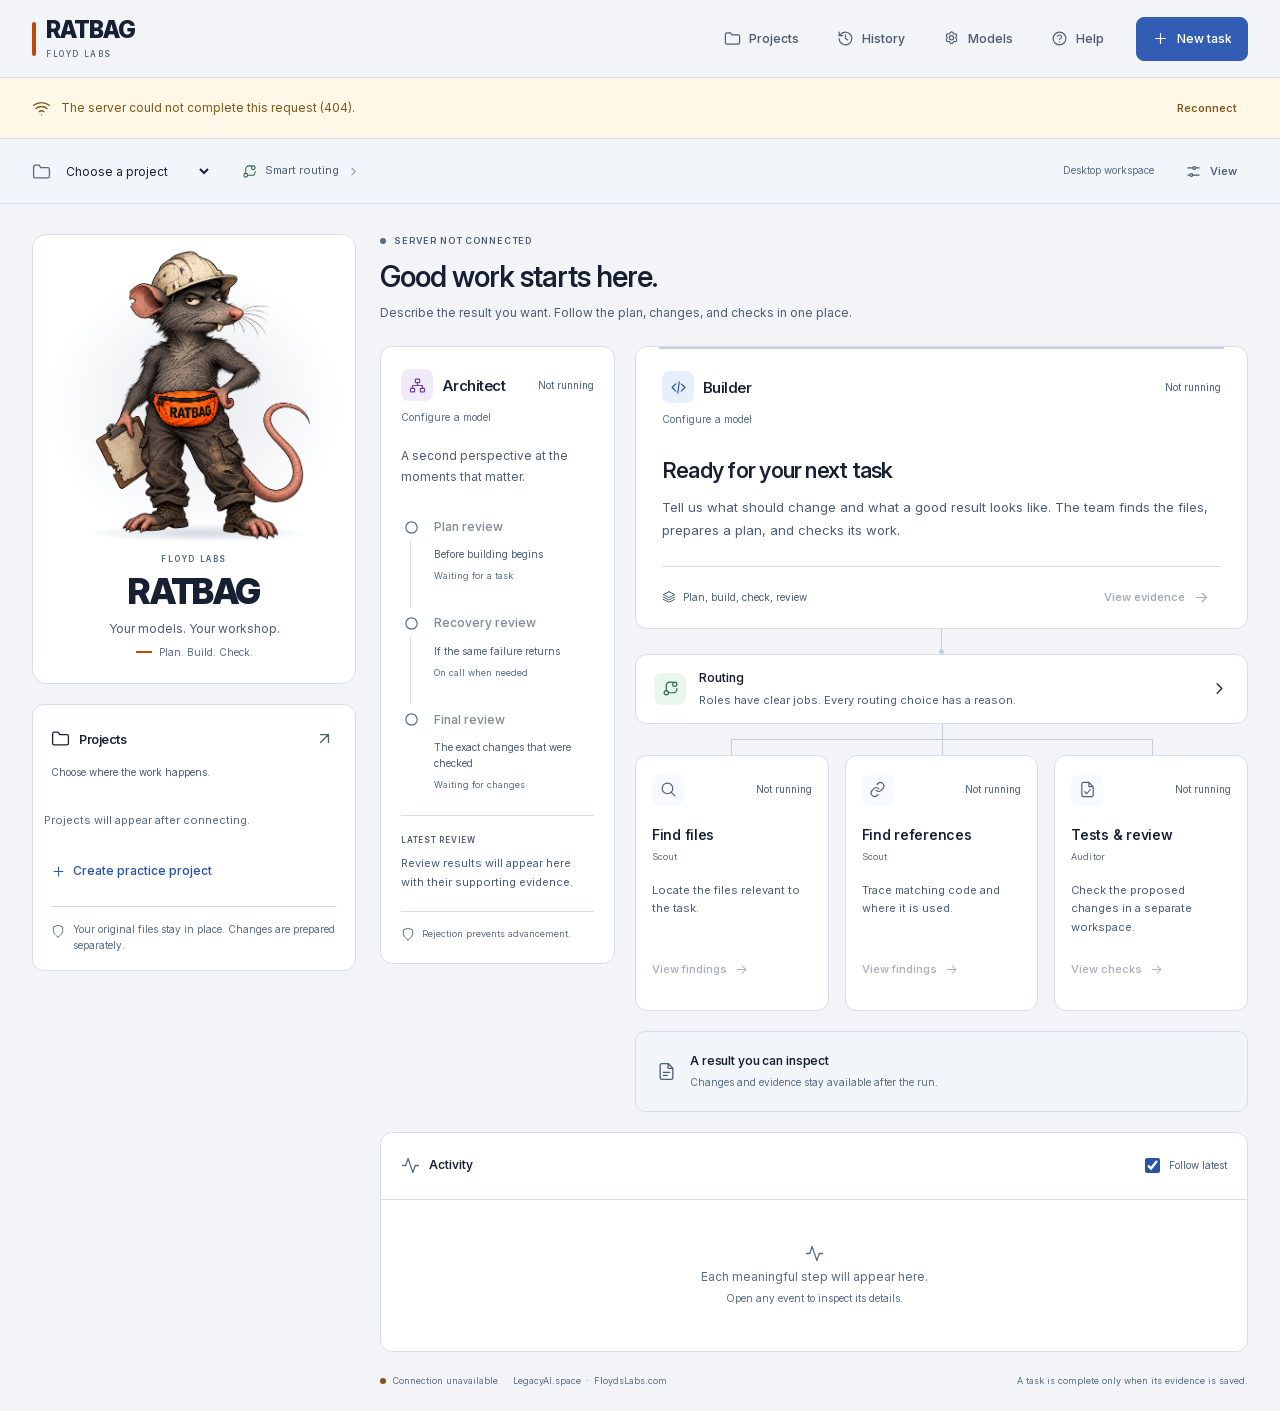
==== web/index.html @ 0b7bbf27 "feat: initial public release A local, patch-only coding workbench. The Architect plans, the Builder " ====
<!doctype html>
<html lang="en" data-theme="dark" data-layout="desktop">
<head>
  <meta charset="utf-8">
  <meta name="viewport" content="width=device-width, initial-scale=1, viewport-fit=cover">
  <meta name="color-scheme" content="dark light">
  <meta name="theme-color" content="#101318">
  <title>RATBAG · Floyd Labs</title>
  <link rel="preload" href="assets/InterVariable.woff2" as="font" type="font/woff2" crossorigin>
  <link rel="preload" href="assets/ratbag-mascot.png" as="image">
  <link rel="stylesheet" href="styles.css">
  <script src="app.js" defer></script>
</head>
<body>
  <a class="skip-link" href="#main">Skip to workspace</a>
  <header class="app-header">
    <a class="brand ratbag-wordmark" href="./" aria-label="RATBAG home"><span>RATBAG<small>FLOYD LABS</small></span></a>
    <nav class="header-actions" aria-label="Application">
      <button class="button quiet" id="projects-button"><span data-icon="folder"></span><span>Projects</span></button>
      <button class="button quiet" id="history-button"><span data-icon="history"></span><span>History</span></button>
      <button class="button quiet" id="settings-button"><span data-icon="settings"></span><span>Models</span></button>
      <button class="button quiet" id="help-button"><span data-icon="help"></span><span>Help</span></button>
      <button class="button primary" id="new-task-button"><span data-icon="plus"></span><span>New task</span></button>
    </nav>
    <button class="icon-button mobile-menu-trigger" data-action="menu" aria-label="Open app menu"><span data-icon="menu"></span></button>
  </header>

  <div id="connection-banner" class="connection-banner" role="status" hidden><span data-icon="connection"></span><span id="connection-message"></span><button class="button small quiet" id="connection-retry">Reconnect</button></div>

  <div class="workspace-toolbar" aria-label="Workspace preferences">
    <label class="project-switcher"><span data-icon="folder"></span><span class="sr-only">Selected project</span><select id="workspace-project"><option value="">Choose a project</option></select></label>
    <button class="routing-shortcut" data-action="routing"><span data-icon="route"></span><span id="routing-mode-label">Smart routing</span><span data-icon="chevron-right"></span></button>
    <div class="toolbar-spacer"></div>
    <span class="layout-caption" id="layout-caption">Desktop workspace</span>
    <button class="button small quiet" id="appearance-button"><span data-icon="sliders"></span><span>View</span></button>
  </div>

  <main id="main" tabindex="-1" class="workspace">
    <aside id="brand-rail" class="brand-rail" aria-label="RATBAG and projects">
      <section id="ratbag-brand" class="ratbag-brand" aria-labelledby="ratbag-name">
        <div class="ratbag-art"><img src="assets/ratbag-mascot.png" width="1254" height="1254" alt="RATBAG, a rat in a hard hat with an orange tool bag" decoding="async" fetchpriority="high"></div>
        <div class="ratbag-identity"><span class="ratbag-maker">FLOYD LABS</span><h2 id="ratbag-name">RATBAG</h2><p class="ratbag-tagline">Your models. Your workshop.</p><span class="ratbag-signature">Plan. Build. Check.</span></div>
      </section>
    </aside>
    <div class="workspace-content">
    <section id="setup-card" class="setup-card" aria-label="Getting started" hidden><span class="role-icon blue" data-icon="compass"></span><div><h2>Your work. Your models. Let's get connected.</h2><p id="setup-card-description">Pick a project, connect your accounts, and let the walkthrough handle the rest.</p></div><button class="button secondary" data-action="setup">Continue setup<span data-icon="arrow-right"></span></button></section>
    <section class="task-heading" aria-labelledby="task-title">
      <div class="task-heading-copy"><div class="eyebrow"><span class="status-dot" id="run-status-dot"></span><span id="run-status-label">Getting connected</span><span id="run-short-id" class="mono muted"></span></div><h1 id="task-title">Good work starts here.</h1><p id="task-description" class="muted">Describe the result you want. Follow the plan, changes, and checks in one place.</p><div id="run-metadata" class="run-metadata" hidden></div></div>
      <div id="desktop-controls"><div class="task-controls" id="task-controls" hidden><button class="button secondary" id="revise-button" hidden><span data-icon="code"></span><span>Revise task</span></button><button class="button secondary" id="pause-button"><span data-icon="pause"></span><span>Pause</span></button><button class="button secondary" id="resume-button" hidden><span data-icon="play"></span><span>Resume</span></button><button class="button quiet" id="cancel-button"><span data-icon="stop"></span><span>Stop</span></button></div></div>
    </section>
    <section id="next-action" class="notice" aria-label="Next action" hidden><span data-icon="info"></span><p></p></section>

    <div id="layout-host" class="layout-host">
      <aside id="project-card" class="card project-card" aria-labelledby="project-card-title"><div class="card-heading"><div class="role-heading"><span data-icon="folder"></span><h2 id="project-card-title">Projects</h2></div><button class="icon-button" data-action="projects" aria-label="Open all projects"><span data-icon="arrow-up-right"></span></button></div><p class="panel-caption">Choose where the work happens.</p><div id="project-short-list" class="project-short-list"><p class="empty-copy">Projects will appear after connecting.</p></div><button class="text-button" data-action="sample"><span data-icon="plus"></span>Create practice project</button><div class="project-card-footer"><span data-icon="shield"></span><span>Your original files stay in place. Changes are prepared separately.</span></div></aside>
      <aside id="architect-card" class="card architect-card" aria-labelledby="architect-title">
        <div class="card-heading"><div class="role-heading"><span class="role-icon violet" data-icon="architecture"></span><h2 id="architect-title">Architect</h2></div><span class="state-label" id="architect-state">Not running</span></div><p class="model-name" id="architect-model">Configure a model</p><p class="architect-description">A second perspective at the moments that matter.</p>
        <ol class="review-checkpoints"><li id="checkpoint-plan"><span class="checkpoint-mark" data-icon="circle"></span><div><button class="text-button" data-review="plan" disabled>Plan review</button><p>Before building begins</p><span class="checkpoint-result">Waiting for a task</span></div></li><li id="checkpoint-recovery"><span class="checkpoint-mark" data-icon="circle"></span><div><button class="text-button" id="recovery-review-button" disabled>Recovery review</button><p>If the same failure returns</p><span class="checkpoint-result">On call when needed</span></div></li><li id="checkpoint-final"><span class="checkpoint-mark" data-icon="circle"></span><div><button class="text-button" data-review="final" disabled>Final review</button><p>The exact changes that were checked</p><span class="checkpoint-result">Waiting for changes</span></div></li></ol>
        <div class="architect-note"><span class="eyebrow">LATEST REVIEW</span><p id="architect-message">Review results will appear here with their supporting evidence.</p></div><div class="architect-footer"><span data-icon="shield"></span><span>Rejection prevents advancement.</span></div>
      </aside>
      <article class="card lead-card" id="lead-card"><div class="card-heading"><div class="role-heading"><span class="role-icon blue" data-icon="code"></span><h2>Builder</h2></div><span id="lead-state" class="state-label">Not running</span></div><p class="model-name" id="lead-model">Configure a model</p><h3 id="lead-action">Ready for your next task</h3><p id="lead-message" class="muted">Tell us what should change and what a good result looks like. The team finds the files, prepares a plan, and checks its work.</p><div class="lead-bottom"><span class="stage-label" id="current-stage"><span data-icon="layers"></span><span>Plan, build, check, review</span></span><button class="button small quiet" id="view-evidence-button" disabled>View evidence<span data-icon="arrow-right"></span></button></div></article>
      <div id="routing-group" class="routing-group"><div class="flow-connector" aria-hidden="true"><span></span></div><button class="card routing-card" id="routing-button" aria-label="Open smart routing"><span class="role-icon green" data-icon="route"></span><span class="routing-copy"><strong>Routing</strong><span id="routing-message">Roles have clear jobs. Every routing choice has a reason.</span></span><span class="routing-meta" id="routing-meta"></span><span data-icon="chevron-right"></span></button><div class="worker-connectors" aria-hidden="true"><i></i><i></i><i></i></div></div>
      <section id="workers" class="workers" aria-label="Workers"><article class="card worker-card" id="worker-search"><div class="card-heading"><span class="role-icon" data-icon="search"></span><span class="state-label">Not running</span></div><h3>Find files</h3><p class="model-name">Scout</p><p class="worker-message">Locate the files relevant to the task.</p><button class="text-button worker-details" data-worker="search" disabled>View findings<span data-icon="arrow-right"></span></button></article><article class="card worker-card" id="worker-grep"><div class="card-heading"><span class="role-icon" data-icon="references"></span><span class="state-label">Not running</span></div><h3>Find references</h3><p class="model-name">Scout</p><p class="worker-message">Trace matching code and where it is used.</p><button class="text-button worker-details" data-worker="grep" disabled>View findings<span data-icon="arrow-right"></span></button></article><article class="card worker-card" id="worker-audit"><div class="card-heading"><span class="role-icon" data-icon="check-file"></span><span class="state-label">Not running</span></div><h3>Tests &amp; review</h3><p class="model-name">Auditor</p><p class="worker-message">Check the proposed changes in a separate workspace.</p><button class="text-button worker-details" data-worker="audit" disabled>View checks<span data-icon="arrow-right"></span></button></article></section>
      <section class="outcome-card" id="outcome-card" aria-label="Task result"><span class="outcome-icon" data-icon="file"></span><div><h3 id="outcome-title">A result you can inspect</h3><p id="outcome-description">Changes and evidence stay available after the run.</p></div><button class="button secondary" id="download-patch-button" hidden><span data-icon="download"></span><span>Download patch</span></button></section>
      <section id="activity-card" class="card activity-card" aria-labelledby="activity-title"><div class="activity-header"><div class="role-heading"><span data-icon="activity"></span><h2 id="activity-title">Activity</h2><span id="event-count" class="muted"></span></div><div class="activity-actions"><button class="button small quiet" id="earlier-events" hidden>Show earlier</button><label class="follow-label"><input type="checkbox" id="follow-latest" checked>Follow latest</label></div></div><div id="activity-list" class="activity-list"><div class="activity-empty"><span data-icon="activity"></span><p>Each meaningful step will appear here.</p><span>Open any event to inspect its details.</span></div></div></section>
      <section id="inspection-card" class="card inspection-card" aria-labelledby="inspection-title"><div class="card-heading"><div class="role-heading"><span data-icon="check-file"></span><h2 id="inspection-title">Review desk</h2></div><button class="icon-button" data-action="evidence" aria-label="Open all saved evidence"><span data-icon="arrow-up-right"></span></button></div><p id="inspection-summary" class="panel-caption">The receipts stay with the work.</p><div id="inspection-checks" class="inspection-checks"></div><div id="inspection-files" class="inspection-files"></div><button class="button secondary full-width" data-action="evidence">Open saved evidence<span data-icon="arrow-right"></span></button></section>
      <section id="more-card" class="card more-card" aria-labelledby="more-title"><div class="card-heading"><h2 id="more-title">Your workspace</h2><span class="brand-tag">FLOYD LABS</span></div><div class="app-menu-grid"><button data-action="new" class="menu-item"><span data-icon="plus"></span><span>New task<small>Tell the team what to build</small></span><span data-icon="chevron-right"></span></button><button data-action="projects" class="menu-item"><span data-icon="folder"></span><span>Projects<small>Pick a project or try a practice task</small></span><span data-icon="chevron-right"></span></button><button data-action="history" class="menu-item"><span data-icon="history"></span><span>History<small>Reopen any saved run</small></span><span data-icon="chevron-right"></span></button><button data-action="models" class="menu-item"><span data-icon="settings"></span><span>Models<small>Accounts, smart routing, and custom choices</small></span><span data-icon="chevron-right"></span></button><button data-action="appearance" class="menu-item"><span data-icon="sliders"></span><span>View<small>Themes and screen layouts</small></span><span data-icon="chevron-right"></span></button><button data-action="help" class="menu-item"><span data-icon="help"></span><span>Help<small>QuickStart, user manual, and guided setup</small></span><span data-icon="chevron-right"></span></button></div></section>
    </div>
    <div id="component-parking" hidden></div>
    <footer class="workspace-footer"><span><span class="connection-dot" id="footer-dot"></span><span id="server-status">Connecting to RATBAG</span><span class="footer-links"><a href="https://www.legacyai.space/" target="_blank" rel="noopener noreferrer">LegacyAI.space</a><span aria-hidden="true">·</span><a href="https://www.floydslabs.com/" target="_blank" rel="noopener noreferrer">FloydsLabs.com</a></span></span><span id="footer-detail">A task is complete only when its evidence is saved.</span><span class="garage-line">Built in the garage. Ready for your work.</span></footer>
    </div>
  </main>
  <div id="phone-dock" class="phone-dock" hidden><div id="phone-actions"><button class="button primary" id="phone-new-task" data-action="new"><span data-icon="plus"></span>New task</button></div><nav class="phone-tabs" aria-label="Phone workspace"><button data-phone-tab="work" aria-current="page"><span data-icon="code"></span><span>Work</span></button><button data-phone-tab="team"><span data-icon="architecture"></span><span>Team</span></button><button data-phone-tab="activity"><span data-icon="activity"></span><span>Activity</span></button><button data-phone-tab="more"><span data-icon="menu"></span><span>More</span></button></nav></div>
  <div id="announcement" class="sr-only" role="status" aria-live="polite" aria-atomic="true"></div><div id="toast" class="toast" role="status" hidden></div>

  <dialog id="task-dialog" class="modal task-modal" aria-labelledby="task-dialog-title"><div class="dialog-header"><div><span class="eyebrow">NEW RUN</span><h2 id="task-dialog-title">What should we work on?</h2></div><button class="icon-button" data-close="task-dialog" aria-label="Close new task"><span data-icon="close"></span></button></div><form id="task-form"><div class="dialog-body form-stack"><p id="task-revision-note" class="notice-copy" hidden></p><label class="field">Project<select name="project_id" id="task-project" required><option value="">Choose a project</option></select><span class="field-help" id="task-project-help">Choose a project on the server. Your phone does not need a local copy.</span></label><div id="task-custom-path" hidden><label class="field">Project folder<input name="repo_path" autocomplete="off" spellcheck="false" placeholder="/path/to/your/project"><span class="field-help">Use the full folder path on the server running RATBAG.</span></label></div><label class="field">Starting point<select name="task_template" id="task-template"><option value="custom">Write my own task</option><option value="fix">Fix a problem</option><option value="feature">Add a feature</option><option value="tests">Improve the checks</option><option value="clarity">Make something easier to use</option></select><span class="field-help">Optional prompts to help you describe the result.</span></label><label class="field">Task<textarea name="task" rows="4" required maxlength="12000" placeholder="What should change? How will you know it works?"></textarea></label><label class="field">Checks<select name="test_choice" id="task-checks"><option value="">Choose a project first</option></select><span class="field-help" id="task-check-help">RATBAG reads the project's settings and offers its available checks.</span></label><div id="task-custom-check" hidden><label class="field">Custom check command<input name="test_command" autocomplete="off" spellcheck="false" placeholder="For example: python3 -m unittest discover"><span class="field-help">Enter one existing command. Chaining and installing tools are not supported here.</span></label></div><label class="field">Model routing<select name="routing_mode" id="task-routing"><option value="smart">Smart — recommended team</option><option value="manual">Manual — keep my role settings</option></select><span class="field-help" id="task-routing-help">The Architect reviews, the Builder writes, Scouts find files, and the Auditor checks the result.</span></label><details class="advanced-options"><summary>Advanced options</summary><div class="form-stack"><label class="field">Search term <span class="optional">optional</span><input name="symbol" maxlength="300" autocomplete="off" spellcheck="false" placeholder="A function or term related to the change"></label><div class="three-fields"><label class="field">Build attempts<input name="max_attempts" type="number" value="3" min="1" max="5" required><span class="field-help">Maximum patch attempts.</span></label><label class="field">Model requests<input name="max_model_calls" type="number" value="24" min="8" max="60" required><span class="field-help">Stops at this request limit.</span></label><label class="field">Check timeout, seconds<input name="test_timeout" type="number" value="120" min="10" max="600" required><span class="field-help">Time allowed per check.</span></label></div></div></details><div id="task-readiness" class="inline-readiness"></div><div id="task-form-error" class="form-error" role="alert" hidden></div></div><div class="dialog-footer"><p class="field-help">Start task sends requests to your model accounts and may use credits.</p><button class="button primary" type="submit"><span data-icon="play"></span><span>Start task</span></button></div></form></dialog>

  <dialog id="settings-dialog" class="modal settings-modal" aria-labelledby="settings-dialog-title"><div class="dialog-header"><div><span class="eyebrow">YOUR MODELS</span><h2 id="settings-dialog-title">A team that works your way.</h2></div><button class="icon-button" data-close="settings-dialog" aria-label="Close models"><span data-icon="close"></span></button></div><nav class="section-tabs" aria-label="Model settings"><button data-settings-tab="accounts" aria-current="page">Accounts</button><button data-settings-tab="routing">Routing</button><button data-settings-tab="advanced">Advanced</button></nav><div class="dialog-body"><div id="settings-accounts" data-settings-panel="accounts"><p class="settings-intro">Connect three accounts once. Your GLM key serves both reviewers. Keys entered here stay in server memory.</p><div id="account-fields" class="account-fields"></div><div class="account-actions"><button class="button secondary" id="check-accounts-button">Check connections</button><button class="button primary" id="save-accounts-button">Save accounts</button></div><p class="field-help">Saving sends no model request. Checking connections sends small requests and may use credits.</p><div id="account-feedback" class="provider-feedback" role="status"></div></div><div id="settings-routing" data-settings-panel="routing" hidden><p class="settings-intro">Choose the team without memorizing model names. Every role has a clear job.</p><label class="field">Routing mode<select id="routing-select"><option value="smart">Smart — recommended team</option><option value="manual">Manual — keep my role settings</option></select></label><div id="routing-assignments" class="routing-assignments"></div><p class="field-help">Smart selects the recommended role settings. It does not compare live prices, invent confidence scores, or send test requests.</p><div class="account-actions"><button class="button primary" id="apply-routing-button">Save routing</button></div><div id="routing-feedback" class="provider-feedback" role="status"></div></div><div id="settings-advanced" data-settings-panel="advanced" hidden><p class="settings-intro">Choose a listed model for each role or open its custom settings. GLM stays on the requested Z.ai Coding endpoint.</p><div id="provider-list"></div></div><p id="settings-error" class="form-error" role="alert" hidden></p></div><div class="dialog-footer"><p class="field-help" id="model-settings-note">Your run history and saved evidence stay available.</p><button class="button secondary" data-close="settings-dialog">Done</button></div></dialog>

  <dialog id="projects-dialog" class="modal projects-modal" aria-labelledby="projects-title"><div class="dialog-header"><div><span class="eyebrow">YOUR WORK</span><h2 id="projects-title">Choose a project</h2></div><button class="icon-button" data-close="projects-dialog" aria-label="Close projects"><span data-icon="close"></span></button></div><div class="dialog-body form-stack"><p class="muted">These projects live on the server. Work from your phone, tablet, or desktop.</p><label class="field">Find a project<input id="project-search" type="search" placeholder="Search by name or folder" autocomplete="off"></label><div id="project-list"></div><div class="sample-callout"><span data-icon="compass"></span><div><h3>First time here?</h3><p>Create a small practice project and run a real task without touching your existing work.</p></div><button class="button secondary" data-action="sample">Create practice project</button></div><details class="advanced-options"><summary>My project is not listed</summary><p class="field-help" id="project-roots-note">Use the full server folder path in a new task.</p><button class="text-button" id="custom-project-button">Use a folder path<span data-icon="arrow-right"></span></button></details><p id="projects-error" class="form-error" role="alert" hidden></p></div><div class="dialog-footer"><p class="field-help">Creating a practice project makes real files. It sends no model request.</p><button class="button secondary" id="refresh-projects-button"><span data-icon="refresh"></span>Refresh projects</button></div></dialog>

  <dialog id="history-dialog" class="modal history-modal" aria-labelledby="history-dialog-title"><div class="dialog-header"><div><span class="eyebrow">YOUR WORK</span><h2 id="history-dialog-title">Run history</h2></div><button class="icon-button" data-close="history-dialog" aria-label="Close run history"><span data-icon="close"></span></button></div><div class="dialog-body"><div id="history-list"></div></div></dialog>

  <dialog id="appearance-dialog" class="modal appearance-modal" aria-labelledby="appearance-title"><div class="dialog-header"><div><span class="eyebrow">MAKE ROOM FOR YOUR WORK</span><h2 id="appearance-title">Your screen. Your setup.</h2></div><button class="icon-button" data-close="appearance-dialog" aria-label="Close view settings"><span data-icon="close"></span></button></div><div class="dialog-body form-stack"><label class="field">Theme<select id="theme-select"><option value="system">System — follows your device</option><option value="dark">Dark</option><option value="light">Light</option><option value="contrast">High contrast</option></select><span class="field-help">Saved on this browser. Changes take effect immediately.</span></label><label class="field">Workspace layout<select id="layout-select"><option value="auto">Automatic — fits this device</option><option value="phone">iPhone — focused tabs</option><option value="tablet">iPad — touch workspace</option><option value="desktop">Desktop — team overview</option><option value="wide">Widescreen — work and review</option><option value="ultrawide">Ultrawide — permanent evidence desk</option></select><span class="field-help" id="layout-description">Each layout arranges the work and navigation for its screen.</span></label><div id="layout-preview" class="layout-preview" aria-hidden="true"></div><p class="field-help">Automatic reacts to screen size and orientation. Manual layouts keep their navigation; crowded lanes stack so every control remains reachable. Motion follows your device's reduced-motion setting.</p></div><div class="dialog-footer"><p class="field-help">Only appearance choices are saved in this browser.</p><button class="button primary" data-close="appearance-dialog">Done</button></div></dialog>

  <dialog id="help-dialog" class="modal help-modal" aria-labelledby="help-title"><div class="dialog-header"><div><span class="eyebrow">LESS GUESSWORK. MORE BUILDING.</span><h2 id="help-title">The owner's handbook.</h2></div><button class="icon-button" data-close="help-dialog" aria-label="Close help"><span data-icon="close"></span></button></div><div class="dialog-body"><div class="help-links"><a class="help-link" href="help/quickstart.html" target="_blank" rel="noopener"><span class="role-icon blue" data-icon="compass"></span><span><strong>QuickStart</strong><small>Your first task, one step at a time. Opens in a new tab.</small></span><span data-icon="arrow-up-right"></span></a><a class="help-link" href="help/manual.html" target="_blank" rel="noopener"><span class="role-icon violet" data-icon="book"></span><span><strong>User manual</strong><small>Every button, setting, and recovery step. Opens in a new tab.</small></span><span data-icon="arrow-up-right"></span></a><button class="help-link" data-action="setup"><span class="role-icon green" data-icon="play"></span><span><strong>Run guided setup</strong><small>Pick a project, connect accounts, and choose the team.</small></span><span data-icon="chevron-right"></span></button></div><div class="help-basics"><h3>Four things to know</h3><p><strong>New task</strong> prepares changes in a separate workspace. Your original files stay in place.</p><p><strong>Pause</strong> finishes the current safe step, then waits. <strong>Stop</strong> ends active work and keeps the evidence.</p><p><strong>Ready for review</strong> means the required checks and reviews passed. You can download the patch and inspect how it was checked.</p><p><strong>Revise task</strong> starts a new run with changed instructions. Earlier attempts remain in History.</p></div></div><div class="dialog-footer"><p class="field-help">Built in the garage. Documentation included.</p><button class="button secondary" data-close="help-dialog">Back to work</button></div></dialog>

  <dialog id="onboarding-dialog" class="modal onboarding-modal" aria-labelledby="onboarding-title"><div class="dialog-header"><div><span class="eyebrow" id="onboarding-eyebrow">WELCOME TO RATBAG</span><h2 id="onboarding-title">Let's make the tools work for you.</h2></div><button class="icon-button" data-close="onboarding-dialog" aria-label="Close guided setup"><span data-icon="close"></span></button></div><ol id="onboarding-steps" class="onboarding-steps" aria-label="Setup steps"><li data-step-label="0">Welcome</li><li data-step-label="1">Project</li><li data-step-label="2">Accounts</li><li data-step-label="3">Routing</li><li data-step-label="4">Ready</li></ol><div class="dialog-body"><section data-setup-step="0"><div class="ratbag-welcome"><div class="ratbag-art"><img src="assets/ratbag-mascot.png" width="1254" height="1254" alt="" decoding="async" loading="lazy"></div><div><span class="ratbag-maker">MEET YOUR WORKSHOP</span><h3>You bring the idea.<br>The team brings the checks.</h3><p class="onboarding-copy">Choose a project, connect your model accounts, and describe what should change. RATBAG keeps the plan, changes, and receipts together.</p></div></div><div class="welcome-features"><div><span data-icon="folder"></span><strong>Keep your place</strong><p>Work happens in a separate copy of your project.</p></div><div><span data-icon="route"></span><strong>Pick a ready team</strong><p>Smart routing fills the model roles for you.</p></div><div><span data-icon="check-file"></span><strong>See what passed</strong><p>Review the saved checks and download your changes.</p></div></div><p class="field-help">Setup sends no model requests unless you choose Check connections. You can explore first and return from Help.</p></section><section data-setup-step="1" hidden><h3>Pick somewhere to build.</h3><p class="onboarding-copy">Choose an existing project or make a small practice project. Everything runs here on the server.</p><label class="field">Project<select id="onboarding-project"><option value="">Choose a project</option></select></label><div class="sample-callout"><span data-icon="compass"></span><div><h3>A safe first lap</h3><p>A real project with a small, ready-to-use task.</p></div><button class="button secondary" data-action="sample">Create practice project</button></div><p class="field-help" id="onboarding-project-note">No model request is sent when you choose or create a project.</p></section><section data-setup-step="2" hidden><h3>Connect your accounts once.</h3><p class="onboarding-copy">Three accounts cover the whole team. The GLM key is shared by the Architect and Auditor.</p><div id="onboarding-account-fields" class="account-fields"></div><button class="button secondary" id="onboarding-check-accounts">Check connections</button><p class="field-help">Continue saves entered keys in server memory. Check connections saves them first, then sends small requests that may use credits.</p><div id="onboarding-account-feedback" class="provider-feedback" role="status"></div></section><section data-setup-step="3" hidden><h3>A role for every model.</h3><p class="onboarding-copy">Choose the recommended team or keep your own settings. You can change individual roles later in Models.</p><label class="field">Model routing<select id="onboarding-routing"><option value="smart">Smart — recommended team</option><option value="manual">Manual — keep my role settings</option></select></label><div id="onboarding-assignments" class="routing-assignments"></div></section><section data-setup-step="4" hidden><div class="welcome-mark ready-mark"><span data-icon="check"></span></div><h3>Ready to put the team to work.</h3><p class="onboarding-copy">Your first task opens with these choices. Review the instructions, then press Start task when you're ready.</p><dl id="onboarding-summary" class="setup-summary"></dl><p class="field-help">Opening the task form does not start a paid run. The Start task button does.</p></section><div id="onboarding-error" class="form-error" role="alert" hidden></div></div><div class="dialog-footer"><button class="button quiet" id="onboarding-skip">Explore workspace</button><div class="footer-actions"><button class="button secondary" id="onboarding-back" hidden>Back</button><button class="button primary" id="onboarding-next">Get started<span data-icon="arrow-right"></span></button></div></div></dialog>

  <dialog id="evidence-dialog" class="drawer" aria-labelledby="evidence-title"><div id="evidence-surface"><div class="dialog-header"><div><span class="eyebrow">THE RECEIPTS</span><h2 id="evidence-title">Evidence</h2></div><div class="evidence-window-controls"><button class="icon-button" id="evidence-expand" aria-label="Expand evidence"><span data-icon="expand"></span></button><button class="icon-button" data-close="evidence-dialog" aria-label="Close evidence"><span data-icon="close"></span></button></div></div><div class="evidence-body"><aside id="evidence-files" aria-label="Evidence files"></aside><section class="evidence-content"><div class="evidence-content-heading"><span id="evidence-name">Run overview</span><button class="button small secondary" id="evidence-download" hidden><span data-icon="download"></span><span>Download</span></button></div><p id="evidence-description" class="field-help">Select a run to inspect its recorded work.</p><pre id="evidence-text" tabindex="0">Saved plans, changes, and checks will appear here.</pre></section></div></div></dialog>

  <dialog id="access-dialog" class="modal access-modal" aria-labelledby="access-title"><div class="dialog-header"><div><span class="eyebrow">SERVER ACCESS</span><h2 id="access-title">Connect to your RATBAG server</h2></div><button class="icon-button" data-close="access-dialog" aria-label="Close server access"><span data-icon="close"></span></button></div><form id="access-form"><div class="dialog-body form-stack"><p class="muted">This server requires its access key. It stays in this page's memory and clears when the page closes.</p><label class="field">Server access key<input name="access_token" type="password" required autocomplete="off" spellcheck="false"></label><p id="access-error" class="form-error" role="alert" hidden></p></div><div class="dialog-footer"><button class="button primary" type="submit">Connect</button></div></form></dialog>
</body>
</html>
---- web/styles.css ----
@font-face{font-family:Inter;src:url('assets/InterVariable.woff2') format('woff2');font-weight:100 900;font-style:normal;font-display:swap}
:root{font-family:Inter,-apple-system,BlinkMacSystemFont,'Segoe UI',sans-serif;font-size:14px;font-synthesis:none;text-rendering:optimizeLegibility;-webkit-font-smoothing:antialiased;color-scheme:dark;--bg:#101318;--surface:#171c24;--raised:#1d2430;--inset:#121821;--hover:#242e3e;--text:#f4f6fa;--muted:#b0b9c9;--faint:#94a1b6;--border:#303b4d;--line:#3b4c65;--input-border:#64738b;--accent:#9bb7ff;--accent-button:#8cafff;--accent-ink:#0c1830;--accent-soft:#253450;--green:#a0d8ba;--green-soft:#1a3429;--violet:#c2b2ef;--violet-soft:#302943;--red:#ffb4bb;--red-soft:#362129;--amber:#f1d39b;--amber-soft:#30291b;--shadow:0 18px 60px #0005;--radius:12px;--space:20px}
:root[data-theme=light]{color-scheme:light;--bg:#f2f4f8;--surface:#fff;--raised:#f8faff;--inset:#f2f5fa;--hover:#eaf0fa;--text:#172033;--muted:#4d5d73;--faint:#596b83;--border:#d6deea;--line:#c2cede;--input-border:#7c8ca1;--accent:#2854a6;--accent-button:#315db4;--accent-ink:#fff;--accent-soft:#e8effc;--green:#236646;--green-soft:#eaf7ef;--violet:#6c419f;--violet-soft:#f1ebf9;--red:#a3293e;--red-soft:#fff0f2;--amber:#7c5919;--amber-soft:#fff7e7;--shadow:0 18px 60px #2836501a}
:root[data-theme=contrast]{color-scheme:dark;--bg:#000;--surface:#050505;--raised:#101010;--inset:#000;--hover:#222;--text:#fff;--muted:#fff;--faint:#ddd;--border:#bfbfbf;--line:#fff;--input-border:#fff;--accent:#80dcff;--accent-button:#80dcff;--accent-ink:#000;--accent-soft:#102d3a;--green:#95ffb1;--green-soft:#0c2512;--violet:#e0b7ff;--violet-soft:#2b1635;--red:#ffb5bc;--red-soft:#3c1018;--amber:#ffe597;--amber-soft:#302500;--shadow:none}
*{box-sizing:border-box}html{min-width:320px;background:var(--bg);scroll-padding-top:90px}body{margin:0;background:var(--bg);color:var(--text);line-height:1.55}button,input,select,textarea{font:inherit}button,a,input,select,textarea,summary{-webkit-tap-highlight-color:transparent}button{cursor:pointer}button:disabled{cursor:default;opacity:.52}button,a,input,select,textarea,summary{outline-offset:4px}button:focus-visible,a:focus-visible,input:focus-visible,select:focus-visible,textarea:focus-visible,summary:focus-visible,pre:focus-visible{outline:3px solid var(--accent)}a{color:var(--accent);text-decoration:none}a:hover{text-decoration:underline}button{touch-action:manipulation}h1,h2,h3,p{margin:0}h1,h2,h3{font-weight:560;letter-spacing:-.035em}h2{font-size:16px}h3{font-size:15px}p{overflow-wrap:anywhere}[hidden]{display:none!important}.muted{color:var(--muted)}.mono,pre,code{font-family:'SFMono-Regular',Consolas,'Liberation Mono',monospace}.sr-only{position:absolute;width:1px;height:1px;padding:0;margin:-1px;overflow:hidden;clip:rect(0,0,0,0);white-space:nowrap;border:0}.skip-link{position:fixed;left:20px;top:-70px;z-index:100;background:var(--accent-button);color:var(--accent-ink);border-radius:8px;padding:12px 18px}.skip-link:focus{top:12px}.icon{width:19px;height:19px;fill:none;stroke:currentColor;stroke-width:1.65;stroke-linecap:round;stroke-linejoin:round;display:block;flex-shrink:0}[data-icon]{display:inline-flex;flex-shrink:0;align-items:center;justify-content:center}.button,.icon-button{display:inline-flex;align-items:center;justify-content:center;gap:8px;border:1px solid transparent;border-radius:8px;min-height:44px;line-height:1.3;font-size:12px;font-weight:550;padding:11px 15px;transition:background-color .18s,border-color .18s,color .18s}.button .icon{width:17px;height:17px}.button.primary{background:var(--accent-button);color:var(--accent-ink);border-color:var(--accent-button)}.button.primary:hover:not(:disabled){filter:brightness(1.08)}.button.secondary{background:var(--raised);color:var(--text);border-color:var(--border)}.button.secondary:hover:not(:disabled){background:var(--hover);border-color:var(--input-border)}.button.quiet{background:transparent;color:var(--muted)}.button.quiet:hover:not(:disabled){background:var(--hover);color:var(--text)}.button.small{padding:8px 10px;font-size:11px}.icon-button{padding:10px;min-width:44px;background:transparent;color:var(--muted);flex-shrink:0}.icon-button:hover:not(:disabled){background:var(--hover);color:var(--text)}.full-width{width:100%}.text-button{display:inline-flex;align-items:center;gap:7px;min-height:44px;border:0;padding:0;background:transparent;color:var(--accent);font-size:12px;font-weight:530;text-align:left}.text-button:hover:not(:disabled){text-decoration:underline}.text-button:disabled{color:var(--faint)}.text-button .icon{width:15px;height:15px}
.app-header{height:78px;display:flex;align-items:center;padding:0 32px;gap:30px;border-bottom:1px solid var(--border);background:var(--bg)}.brand{display:flex;gap:12px;align-items:center;color:var(--text);font-size:19px;line-height:1.2;font-weight:650;letter-spacing:-.05em;white-space:nowrap}.brand:hover{text-decoration:none}.brand-light{font-weight:410}.brand small{display:block;margin-top:5px;color:var(--faint);font-weight:550;letter-spacing:.19em;font-size:8px}.brand-mark{width:29px;height:29px;stroke:var(--accent);stroke-width:1.4;flex:none}.header-actions{display:flex;gap:6px;align-items:center;margin-left:auto}.header-actions .primary{margin-left:10px}.mobile-menu-trigger{display:none;margin-left:auto}.workspace-toolbar{display:flex;align-items:center;gap:20px;padding:10px 32px;min-height:58px;border-bottom:1px solid var(--border);background:var(--inset)}.project-switcher{display:flex;gap:8px;align-items:center;color:var(--muted);max-width:340px}.project-switcher>span[data-icon]{color:var(--faint)}.project-switcher select{max-width:285px;padding:9px 28px 9px 3px;border:0;background-color:transparent;color:var(--text);min-height:40px;font-size:12px;text-overflow:ellipsis}.project-switcher option{background:var(--surface);color:var(--text)}.routing-shortcut{display:flex;align-items:center;gap:8px;color:var(--muted);font-size:11px;border:0;padding:8px 10px;background:transparent;min-height:40px;border-radius:7px}.routing-shortcut:hover{background:var(--hover);color:var(--text)}.routing-shortcut .icon{width:15px;height:15px}.routing-shortcut>span:first-child{color:var(--green)}.routing-shortcut>span:last-child .icon{width:13px;height:13px}.toolbar-spacer{flex:1}.layout-caption{color:var(--faint);font-size:10px;white-space:nowrap}
.workspace{max-width:1640px;margin:0 auto;padding:30px 32px 22px}.task-heading{display:flex;justify-content:space-between;gap:22px;align-items:center;margin-bottom:24px}.task-heading-copy{min-width:0;max-width:1100px}.eyebrow{font-size:9px;font-weight:600;letter-spacing:.095em;text-transform:uppercase;color:var(--muted);display:flex;align-items:center;gap:8px;line-height:1.5}.eyebrow .mono{font-weight:400;letter-spacing:.03em}.status-dot,.connection-dot{display:inline-block;width:6px;height:6px;flex:none;border-radius:50%;background:var(--faint)}.status-dot[data-state=running],.status-dot[data-state=queued]{background:var(--accent)}.status-dot[data-state=ready_for_review]{background:var(--green)}.status-dot[data-state=failed]{background:var(--red)}.status-dot[data-state=needs_input],.status-dot[data-state=paused],.status-dot[data-state=interrupted]{background:var(--amber)}.task-heading h1{font-size:29px;line-height:1.3;margin:10px 0 8px;overflow-wrap:anywhere}.task-heading p{font-size:12px;line-height:1.6}.run-metadata{display:flex;flex-wrap:wrap;gap:8px 18px;color:var(--faint);font-size:10px;margin-top:12px}.metadata-item{display:flex;align-items:center;gap:6px;min-width:0}.metadata-item>span:last-child{overflow-wrap:anywhere}.metadata-item .icon{width:13px;height:13px}.task-controls{display:flex;align-items:center;gap:7px;flex-shrink:0;flex-wrap:wrap;justify-content:flex-end}.task-controls .button{font-size:11px}.notice{display:flex;align-items:flex-start;gap:10px;background:var(--amber-soft);border:1px solid var(--border);color:var(--amber);padding:14px 18px;border-radius:9px;margin-bottom:23px}.notice p{font-size:12px;line-height:1.65}.notice>.icon{margin-top:2px}.notice-copy{padding:12px 14px;color:var(--muted);font-size:12px;background:var(--inset);border-left:3px solid var(--accent);border-radius:4px}.setup-card{display:flex;align-items:center;gap:17px;padding:18px 22px;border-radius:var(--radius);border:1px solid var(--line);background:var(--raised);margin-bottom:25px}.setup-card>div{flex:1;min-width:0}.setup-card h2{font-size:15px}.setup-card p{color:var(--muted);font-size:11px;margin-top:5px}.setup-card .button{flex-shrink:0}
.layout-host{display:grid;gap:var(--space);align-items:start}.lane{display:flex;flex-direction:column;gap:var(--space);min-width:0}.lane-title{font-size:9px;font-weight:600;letter-spacing:.12em;text-transform:uppercase;color:var(--faint);margin:1px 2px -6px}.work-lane{gap:0}.work-lane>.outcome-card,.work-lane>.activity-card{margin-top:20px}.card{border:1px solid var(--border);border-radius:var(--radius);background:var(--surface);min-width:0}.card-heading{display:flex;align-items:center;justify-content:space-between;gap:12px;min-width:0}.role-heading{display:flex;align-items:center;gap:9px;min-width:0}.card-heading h2{font-size:15px}.role-heading>.icon{color:var(--faint);width:17px;height:17px}.role-icon{width:32px;height:32px;border-radius:8px;background:var(--raised);color:var(--muted)}.role-icon .icon{width:17px;height:17px}.role-icon.blue{background:var(--accent-soft);color:var(--accent)}.role-icon.violet{background:var(--violet-soft);color:var(--violet)}.role-icon.green{background:var(--green-soft);color:var(--green)}.model-name{font-size:10px;color:var(--faint);line-height:1.6;margin-top:8px;overflow-wrap:anywhere;letter-spacing:.005em}.state-label{font-size:10px;color:var(--faint);font-weight:450;white-space:nowrap}.state-label[data-state=working]{color:var(--accent)}.state-label[data-state=done]{color:var(--green)}.state-label[data-state=failed]{color:var(--red)}
.architect-card{padding:22px 20px;position:relative}.architect-description{font-size:12px;line-height:1.7;margin-top:21px;color:var(--muted)}.review-checkpoints{list-style:none;padding:0;margin:28px 0 23px}.review-checkpoints li{display:flex;gap:13px;position:relative;padding-bottom:28px}.review-checkpoints li:last-child{padding-bottom:0}.review-checkpoints li:not(:last-child):before{content:'';position:absolute;top:26px;left:9px;bottom:4px;width:1px;background:var(--border)}.checkpoint-mark{width:20px;height:20px;flex:none;color:var(--faint);margin-top:2px}.checkpoint-mark .icon{width:17px;height:17px}.review-checkpoints .text-button{min-height:44px;margin-top:-10px;margin-bottom:-8px;color:var(--text);font-size:12px}.review-checkpoints p{font-size:10px;color:var(--muted);line-height:1.6;margin-top:5px}.checkpoint-result{font-size:9px;color:var(--faint);display:block;margin-top:7px;line-height:1.55}.review-checkpoints li[data-state=approved] .checkpoint-mark,.review-checkpoints li[data-state=approved] .checkpoint-result{color:var(--green)}.review-checkpoints li[data-state=rejected] .checkpoint-mark,.review-checkpoints li[data-state=rejected] .checkpoint-result{color:var(--red)}.review-checkpoints li[data-state=working] .checkpoint-mark,.review-checkpoints li[data-state=working] .checkpoint-result{color:var(--accent)}.architect-note{padding-top:18px;border-top:1px solid var(--border)}.architect-note>.eyebrow{font-size:8px}.architect-note p{font-size:11px;color:var(--muted);line-height:1.7;margin-top:8px}.architect-footer{display:flex;align-items:center;gap:7px;border-top:1px solid var(--border);margin-top:20px;padding-top:15px;color:var(--faint);font-size:9px}.architect-footer .icon{width:14px;height:14px}.lead-card{padding:24px 26px 0;position:relative;overflow:hidden}.lead-card:before{content:'';position:absolute;height:2px;inset:0 23px auto;background:var(--line)}.lead-card[data-working=true]:before{background:var(--accent)}.lead-card h3{font-size:22px;margin-top:26px}.lead-card>p.muted{font-size:13px;margin-top:9px;line-height:1.75;min-height:42px;max-width:960px}.lead-bottom{display:flex;justify-content:space-between;align-items:center;gap:12px;border-top:1px solid var(--border);margin-top:24px;min-height:62px}.stage-label{display:flex;align-items:center;gap:7px;color:var(--muted);font-size:10px}.stage-label .icon{width:14px;height:14px}.flow-connector{height:25px;display:flex;justify-content:center}.flow-connector span{height:100%;width:1px;background:var(--line);position:relative}.flow-connector span:after{content:'';position:absolute;bottom:0;left:-2px;background:var(--line);width:5px;height:5px;border-radius:50%}.routing-card{display:flex;align-items:center;gap:13px;padding:14px 18px;width:100%;text-align:left;color:var(--text);transition:background .18s,border-color .18s}.routing-card:hover{background:var(--raised);border-color:var(--line)}.routing-copy{flex:1;min-width:0;display:flex;align-items:center;gap:18px}.routing-copy strong{font-size:12px;font-weight:550}.routing-copy>span{font-size:11px;color:var(--muted);overflow-wrap:anywhere}.routing-meta{font-size:9px;color:var(--faint);white-space:nowrap}.routing-card>.icon{width:15px;color:var(--faint)}.worker-connectors{height:31px;margin:0 calc((100% - 40px)/6);position:relative}.worker-connectors:before{content:'';height:15px;border-bottom:1px solid var(--line);position:absolute;inset:0 0 auto}.worker-connectors:after{content:'';position:absolute;top:0;left:50%;height:15px;width:1px;background:var(--line)}.worker-connectors i{position:absolute;top:15px;bottom:0;width:1px;background:var(--line)}.worker-connectors i:nth-child(1){left:0}.worker-connectors i:nth-child(2){left:50%}.worker-connectors i:nth-child(3){right:0}.workers{display:grid;grid-template-columns:repeat(3,minmax(0,1fr));gap:16px;min-width:0}.worker-card{padding:20px;display:flex;flex-direction:column;min-width:0;transition:border-color .2s,background .2s}.worker-card[data-state=working]{border-color:var(--accent)}.worker-card h3{margin-top:18px;font-size:14px;letter-spacing:-.02em}.worker-card .model-name{margin-top:5px;font-size:9px}.worker-message{font-size:11px;color:var(--muted);line-height:1.7;margin-top:16px;margin-bottom:11px;min-height:55px}.worker-details{margin-top:auto;align-self:flex-start;font-size:11px}.outcome-card{display:flex;align-items:center;gap:14px;padding:18px 21px;border:1px solid var(--border);border-radius:10px;background:var(--inset);min-height:81px}.outcome-card>div{min-width:0;flex:1}.outcome-icon{color:var(--muted)}.outcome-card h3{font-size:12px;letter-spacing:-.01em}.outcome-card p{font-size:10px;color:var(--faint);margin-top:4px}.outcome-card[data-ready=true]{border-color:var(--green)}.outcome-card[data-ready=true] .outcome-icon{color:var(--green)}.outcome-card .button{font-size:11px;flex-shrink:0}
.activity-card{overflow:hidden}.activity-header{display:flex;justify-content:space-between;align-items:center;padding:11px 20px;border-bottom:1px solid var(--border);gap:15px;min-height:58px}.activity-header h2{font-size:12px;letter-spacing:0}.activity-header .role-heading>span[data-icon]{color:var(--faint)}#event-count{font-size:10px}.activity-actions{display:flex;align-items:center;gap:10px}.follow-label{display:flex;align-items:center;gap:6px;min-height:44px;font-size:10px;color:var(--muted);cursor:pointer}.follow-label input{accent-color:var(--accent);width:15px;height:15px}.activity-list{max-height:290px;min-height:150px;overflow:auto;padding:8px 0;scrollbar-color:var(--line) transparent}.activity-empty{display:flex;flex-direction:column;align-items:center;justify-content:center;gap:5px;min-height:135px;color:var(--faint);font-size:12px;padding:18px;text-align:center}.activity-empty>.icon{margin-bottom:5px}.activity-empty>span:last-child{font-size:10px}.event-row{display:grid;grid-template-columns:70px 94px minmax(0,1fr) 17px;align-items:start;gap:12px;width:100%;text-align:left;border:0;border-radius:0;background:transparent;color:var(--muted);min-height:44px;padding:11px 20px;font-size:10px}.event-row:hover,.event-row:focus-visible{background:var(--hover)}.event-time{font-variant-numeric:tabular-nums;color:var(--faint)}.event-actor{color:var(--text);font-weight:450}.event-message{line-height:1.7;overflow-wrap:anywhere}.event-row[data-kind=error] .event-message,.event-row[data-kind=failed] .event-message{color:var(--red)}.event-row>svg{width:14px;height:14px;color:var(--faint);align-self:center}.workspace-footer{display:flex;align-items:center;justify-content:space-between;gap:20px;font-size:9px;color:var(--faint);margin-top:22px}.workspace-footer>span:first-child{display:flex;align-items:center;gap:7px}.connection-dot[data-connected=true]{background:var(--green)}.connection-dot[data-connected=false]{background:var(--amber)}.garage-line{font-size:9px}.footer-links{display:inline-flex;align-items:center;gap:5px;margin-left:8px}.footer-links a{color:inherit;text-decoration:none;border-bottom:1px solid transparent}.footer-links a:hover,.footer-links a:focus-visible{color:var(--muted);border-bottom-color:var(--line)}
.project-card,.inspection-card,.more-card{padding:17px 18px}.project-card .card-heading,.inspection-card .card-heading{margin-top:-5px;margin-bottom:0}.project-card .card-heading .icon-button,.inspection-card .card-heading .icon-button{margin-right:-9px}.project-card h2,.inspection-card h2{font-size:13px}.panel-caption{font-size:10px;color:var(--muted);margin-top:3px;margin-bottom:17px;line-height:1.7}.empty-copy{font-size:11px;color:var(--faint);line-height:1.7;padding:13px 0}.project-short-list{display:flex;flex-direction:column;gap:6px;min-width:0;margin:0 -7px 7px}.project-shortcut{display:flex;align-items:center;gap:10px;width:100%;min-height:52px;text-align:left;border:1px solid transparent;border-radius:7px;background:transparent;color:var(--muted);padding:9px 8px;font-size:11px}.project-shortcut:hover{background:var(--hover)}.project-shortcut[aria-current=true]{background:var(--accent-soft);border-color:var(--line);color:var(--text)}.project-shortcut>span{min-width:0;flex:1;overflow-wrap:anywhere}.project-shortcut small{display:block;color:var(--faint);font-size:9px;margin-top:3px;overflow-wrap:anywhere}.project-shortcut>.icon{width:16px;height:16px;flex:none}.project-card-footer{border-top:1px solid var(--border);margin-top:13px;padding-top:15px;display:flex;align-items:flex-start;gap:8px;color:var(--faint);font-size:10px}.project-card-footer .icon{width:14px;height:14px;margin-top:2px}.inspection-checks{display:flex;flex-direction:column;gap:8px;margin-bottom:14px}.inspection-check{display:flex;align-items:flex-start;gap:9px;font-size:11px;padding:10px 0;border-bottom:1px solid var(--border)}.inspection-check>.icon{width:16px;height:16px;margin-top:2px;color:var(--muted)}.inspection-check[data-state=passed]>.icon{color:var(--green)}.inspection-check[data-state=failed]>.icon{color:var(--red)}.inspection-check span{flex:1;min-width:0;overflow-wrap:anywhere}.inspection-check small{display:block;font-size:10px;color:var(--muted);margin-top:3px}.inspection-files{display:flex;flex-direction:column;gap:5px;margin-bottom:15px}.inspection-files .artifact-button{font-size:10px}.app-menu-grid{margin:12px -8px -4px}.menu-item{display:flex;align-items:center;gap:13px;min-height:72px;background:transparent;color:var(--text);border:0;border-radius:8px;padding:12px 10px;width:100%;text-align:left}.menu-item:hover{background:var(--hover)}.menu-item>span:nth-child(2){font-size:13px;flex:1}.menu-item small{display:block;color:var(--muted);font-size:11px;margin-top:5px;line-height:1.5}.menu-item>.icon,.menu-item>span[data-icon]{color:var(--faint)}.brand-tag{font-size:8px;letter-spacing:.13em;color:var(--faint)}
/* The layout controller moves real, shared components into these distinct workspaces. */
[data-layout=desktop] .layout-host{grid-template-columns:260px minmax(0,1fr)}[data-layout=desktop] .desktop-activity{grid-column:1/-1}[data-layout=desktop] .inspection-card{display:none}
[data-layout=wide] .workspace{max-width:2160px;padding:32px 36px 24px}[data-layout=wide] .layout-host{grid-template-columns:245px minmax(580px,1fr) 330px;gap:23px}[data-layout=wide] .activity-list{max-height:360px}[data-layout=wide] .worker-card{padding:21px}[data-layout=wide] .left-lane{position:sticky;top:20px}
[data-layout=ultrawide] .workspace{max-width:3440px;padding:34px 44px 26px}[data-layout=ultrawide] .layout-host{grid-template-columns:minmax(250px,.6fr) minmax(650px,1.9fr) minmax(550px,1.55fr);gap:28px}[data-layout=ultrawide] .lead-card{padding:28px 32px 0}[data-layout=ultrawide] .lead-card h3{font-size:27px;margin-top:31px}[data-layout=ultrawide] .worker-card{padding:24px}[data-layout=ultrawide] .worker-message{min-height:62px}[data-layout=ultrawide] .activity-list{max-height:410px}[data-layout=ultrawide] .architect-card{padding:22px}[data-layout=ultrawide] .architect-description,[data-layout=ultrawide] .architect-footer{display:none}[data-layout=ultrawide] .review-checkpoints{display:grid;grid-template-columns:repeat(3,minmax(0,1fr));gap:15px;margin:22px 0 0}[data-layout=ultrawide] .review-checkpoints li{padding:0;gap:8px}[data-layout=ultrawide] .review-checkpoints li:before{display:none}[data-layout=ultrawide] .architect-note{margin-top:20px;padding-top:14px}[data-layout=ultrawide] .left-lane{position:sticky;top:20px}.inspection-dock{min-width:0;border:1px solid var(--border);border-radius:12px;background:var(--surface);overflow:hidden;min-height:580px}.inspection-dock #evidence-surface{min-height:580px;height:calc(100dvh - 440px);max-height:1000px}.inspection-dock .dialog-header{padding:20px 21px 15px}.inspection-dock .dialog-header h2{font-size:19px}.inspection-dock .evidence-body{grid-template-columns:180px minmax(0,1fr)}.inspection-dock .evidence-content{padding:18px}.inspection-dock .evidence-content pre{font-size:11px}.inspection-dock #evidence-files{padding:9px 6px}.inspection-dock #evidence-files .artifact-button{font-size:10px}.inspection-dock [data-close=evidence-dialog]{display:none}.drawer #evidence-expand{display:none}
[data-layout=tablet] .app-header{height:78px;padding:0 24px}[data-layout=tablet] .header-actions{gap:2px}[data-layout=tablet] .header-actions .button{padding:10px;font-size:11px}[data-layout=tablet] .header-actions .button>span[data-icon]{display:none}[data-layout=tablet] .workspace-toolbar{padding:10px 24px;gap:12px}[data-layout=tablet] .workspace{padding:25px 24px 22px;max-width:1360px}[data-layout=tablet] .layout-host{grid-template-columns:minmax(0,1.35fr) minmax(275px,.8fr);gap:18px}[data-layout=tablet] .tablet-project{grid-column:1/-1}[data-layout=tablet] .tablet-project .project-card{display:grid;grid-template-columns:190px minmax(0,1fr) auto;gap:0 18px;padding:16px 18px;align-items:center}[data-layout=tablet] .tablet-project .card-heading{grid-column:1;grid-row:1}[data-layout=tablet] .tablet-project .panel-caption{grid-column:1;grid-row:2;margin:0}[data-layout=tablet] .tablet-project .project-short-list{grid-column:2;grid-row:1/3;display:flex;flex-direction:row;overflow:auto;margin:0;max-height:95px}[data-layout=tablet] .tablet-project .project-shortcut{min-width:155px;max-width:220px}[data-layout=tablet] .tablet-project .project-card>.text-button{grid-column:3;grid-row:1/3;max-width:120px;font-size:11px}[data-layout=tablet] .tablet-project .project-card-footer{display:none}[data-layout=tablet] .task-heading{align-items:flex-start}[data-layout=tablet] .task-heading h1{font-size:25px}[data-layout=tablet] .task-controls{max-width:210px}[data-layout=tablet] .workers{grid-template-columns:1fr;gap:11px}[data-layout=tablet] .worker-card{padding:17px 18px;display:grid;grid-template-columns:minmax(0,1fr) auto;gap:0 12px}[data-layout=tablet] .worker-card>.card-heading{grid-column:1/-1}[data-layout=tablet] .worker-card h3{margin-top:12px}[data-layout=tablet] .worker-card .model-name{grid-column:1}[data-layout=tablet] .worker-details{grid-column:2;grid-row:2/4;align-self:center}[data-layout=tablet] .worker-message{grid-column:1/-1;min-height:0;margin:10px 0 2px}[data-layout=tablet] .routing-copy{flex-direction:column;gap:3px;align-items:flex-start}[data-layout=tablet] .routing-meta{display:none}[data-layout=tablet] .worker-connectors{display:none}[data-layout=tablet] .routing-group{margin-bottom:18px}[data-layout=tablet] .lead-card{padding:21px 21px 0}[data-layout=tablet] .lead-card h3{font-size:21px}[data-layout=tablet] .lead-card>p.muted{font-size:12px}[data-layout=tablet] .lead-bottom{align-items:flex-start;flex-direction:column;gap:1px;padding-top:12px;padding-bottom:6px}[data-layout=tablet] .lead-bottom .button{align-self:flex-end}[data-layout=tablet] .architect-card{padding:19px}[data-layout=tablet] .architect-description{display:none}[data-layout=tablet] .review-checkpoints{margin:24px 0}[data-layout=tablet] .outcome-card{flex-wrap:wrap;padding:17px}[data-layout=tablet] .outcome-card .button{margin-left:31px}[data-layout=tablet] .event-row{grid-template-columns:55px minmax(0,1fr) 15px;gap:4px 9px;padding:11px 16px}[data-layout=tablet] .event-time{grid-column:1;grid-row:1}[data-layout=tablet] .event-actor{grid-column:2;grid-row:1}[data-layout=tablet] .event-message{grid-column:1/3;grid-row:2}[data-layout=tablet] .event-row>svg{grid-column:3;grid-row:1/3}[data-layout=tablet] .activity-header{padding:10px 15px}[data-layout=tablet] .activity-actions{gap:1px}[data-layout=tablet] .activity-header .role-heading{gap:6px}[data-layout=tablet] .activity-list{max-height:410px}[data-layout=tablet] .inspection-card{padding:16px}[data-layout=tablet] .workspace-footer .garage-line{display:none}[data-layout=tablet][data-orientation=landscape] .layout-host{grid-template-columns:minmax(0,1.7fr) minmax(300px,1fr)}[data-layout=tablet][data-orientation=landscape] .tablet-project .project-card{grid-template-columns:195px minmax(0,1fr) 130px}[data-layout=tablet][data-orientation=landscape] .lead-bottom{flex-direction:row;align-items:center;padding:0;gap:10px}[data-layout=tablet][data-orientation=landscape] .lead-bottom .button{align-self:center}
[data-layout=phone] .app-header{height:67px;padding:0 17px}[data-layout=phone] .brand{font-size:18px}[data-layout=phone] .brand-mark{width:26px;height:26px}[data-layout=phone] .brand small{font-size:7px}[data-layout=phone] .header-actions{display:none}[data-layout=phone] .mobile-menu-trigger{display:flex}[data-layout=phone] .workspace-toolbar{padding:5px 15px;gap:5px;min-height:52px}[data-layout=phone] .project-switcher{max-width:calc(100% - 59px)}[data-layout=phone] .project-switcher select{max-width:250px;font-size:12px}[data-layout=phone] .routing-shortcut,[data-layout=phone] .layout-caption{display:none}[data-layout=phone] .workspace{padding:21px 16px calc(155px + env(safe-area-inset-bottom));max-width:900px}[data-layout=phone] .task-heading{display:block;margin-bottom:20px}[data-layout=phone] .task-heading h1{font-size:24px;line-height:1.35;margin:10px 0}[data-layout=phone] .task-heading p{font-size:12px}[data-layout=phone] .run-metadata{font-size:10px;gap:8px 12px;margin-top:13px}[data-layout=phone] .eyebrow{font-size:8px}[data-layout=phone] .setup-card{padding:17px;align-items:flex-start;flex-wrap:wrap;gap:11px;margin-bottom:22px}[data-layout=phone] .setup-card>div{flex-basis:calc(100% - 48px)}[data-layout=phone] .setup-card h2{font-size:14px;line-height:1.55}[data-layout=phone] .setup-card .button{margin-left:43px;min-height:44px}[data-layout=phone] .layout-host{display:block}[data-layout=phone] .phone-panel{display:flex;flex-direction:column;gap:17px}[data-layout=phone] .phone-panel.work-lane{gap:0}[data-layout=phone] .lead-card{padding:20px 19px 0}[data-layout=phone] .lead-card h3{font-size:21px;margin-top:25px}[data-layout=phone] .lead-card>p.muted{font-size:12px;line-height:1.8}[data-layout=phone] .lead-bottom{min-height:58px;margin-top:22px;gap:6px}[data-layout=phone] .stage-label{font-size:9px}[data-layout=phone] .stage-label>span[data-icon]{display:none}[data-layout=phone] .lead-bottom .button{font-size:10px;padding:7px 4px}[data-layout=phone] .routing-card{padding:14px;gap:10px}[data-layout=phone] .routing-copy{flex-direction:column;align-items:flex-start;gap:4px}[data-layout=phone] .routing-copy>span{font-size:11px;line-height:1.65}[data-layout=phone] .routing-meta,[data-layout=phone] .worker-connectors{display:none}[data-layout=phone] .workers{grid-template-columns:1fr;gap:12px}[data-layout=phone] .worker-card{display:grid;grid-template-columns:minmax(0,1fr) auto;gap:0 10px;padding:19px}[data-layout=phone] .worker-card .card-heading{grid-column:1/-1}[data-layout=phone] .worker-card h3{grid-column:1;margin-top:12px;font-size:15px}[data-layout=phone] .worker-card .model-name{grid-column:1;font-size:10px;margin-top:3px}[data-layout=phone] .worker-message{grid-column:1/-1;min-height:0;margin:12px 0 3px;font-size:12px}[data-layout=phone] .worker-details{grid-column:2;grid-row:2/4;align-self:center;font-size:11px}[data-layout=phone] .architect-card{padding:21px}[data-layout=phone] .architect-description{font-size:12px;margin-top:17px}[data-layout=phone] .review-checkpoints{margin-top:27px}[data-layout=phone] .review-checkpoints .text-button{font-size:13px}[data-layout=phone] .review-checkpoints p{font-size:11px}[data-layout=phone] .checkpoint-result{font-size:10px}[data-layout=phone] .architect-note p{font-size:12px}[data-layout=phone] .outcome-card{padding:17px;gap:11px;flex-wrap:wrap}[data-layout=phone] .outcome-card h3{font-size:13px}[data-layout=phone] .outcome-card p{font-size:11px;line-height:1.65}[data-layout=phone] .outcome-card .button{margin-left:30px}[data-layout=phone] .activity-card{margin:0}[data-layout=phone] .activity-header{padding:10px 14px;gap:7px}[data-layout=phone] .activity-actions{gap:0}[data-layout=phone] .activity-actions .button{padding:7px 5px;font-size:10px}[data-layout=phone] .follow-label{font-size:10px}[data-layout=phone] .activity-list{max-height:calc(100dvh - 390px);min-height:240px}[data-layout=phone] .event-row{grid-template-columns:62px minmax(0,1fr) 17px;gap:5px 9px;padding:13px 15px;font-size:10px}[data-layout=phone] .event-time{grid-column:1;grid-row:1}[data-layout=phone] .event-actor{grid-column:2;grid-row:1}[data-layout=phone] .event-message{grid-column:1/3;grid-row:2;font-size:12px}[data-layout=phone] .event-row>svg{grid-column:3;grid-row:1/3}[data-layout=phone] .workspace-footer{font-size:9px;margin-top:22px}[data-layout=phone] .workspace-footer>span:not(:first-child){display:none}[data-layout=phone] .phone-dock{display:block}[data-layout=phone] .field input,[data-layout=phone] .field select,[data-layout=phone] .field textarea,[data-layout=phone] .provider-entry .field input,[data-layout=phone] .provider-entry .field select{font-size:16px;min-height:48px}[data-layout=phone] .project-card,[data-layout=phone] .inspection-card{padding:18px}[data-layout=phone] .panel-caption{font-size:12px}[data-layout=phone] .project-shortcut{font-size:13px;min-height:62px}[data-layout=phone] .project-shortcut small{font-size:11px}[data-layout=phone] .project-card-footer{font-size:11px}.phone-dock{position:fixed;z-index:10;bottom:0;left:0;right:0;background:var(--surface);border-top:1px solid var(--border);padding-bottom:env(safe-area-inset-bottom);box-shadow:0 -6px 32px #0002}.phone-tabs{display:grid;grid-template-columns:repeat(4,minmax(0,1fr));padding:3px 8px 2px}.phone-tabs button{border:0;background:transparent;color:var(--faint);padding:8px 5px 6px;min-height:56px;display:flex;flex-direction:column;align-items:center;justify-content:center;gap:5px;border-radius:8px;font-size:10px;font-weight:500}.phone-tabs button[aria-current=page]{color:var(--accent);background:var(--accent-soft)}.phone-tabs .icon{width:19px;height:19px}#phone-actions{padding:10px 15px 6px;display:flex;align-items:center;justify-content:flex-end;gap:8px}#phone-actions>.button{width:100%}#phone-actions>.task-controls{width:100%;justify-content:stretch;flex-wrap:nowrap}#phone-actions .task-controls>.button{flex:1;min-height:46px;padding:10px 12px;font-size:12px}
/* Portrait and landscape are compositions, with narrow-window guards for every manual profile. */
[data-layout=phone][data-orientation=landscape] .app-header{height:57px;padding-left:calc(88px + env(safe-area-inset-left));padding-right:calc(22px + env(safe-area-inset-right))}[data-layout=phone][data-orientation=landscape] .workspace-toolbar{padding-left:calc(88px + env(safe-area-inset-left));padding-right:calc(22px + env(safe-area-inset-right))}[data-layout=phone][data-orientation=landscape] .workspace{padding:20px calc(22px + env(safe-area-inset-right)) calc(90px + env(safe-area-inset-bottom)) calc(88px + env(safe-area-inset-left));max-width:1150px}[data-layout=phone][data-orientation=landscape] .phone-dock{left:0;top:0;bottom:0;right:auto;width:calc(70px + env(safe-area-inset-left));border-top:0;border-right:1px solid var(--border);padding:0 0 env(safe-area-inset-bottom) env(safe-area-inset-left);display:flex;align-items:center}[data-layout=phone][data-orientation=landscape] .phone-tabs{display:flex;flex-direction:column;width:100%;gap:6px;padding:8px}[data-layout=phone][data-orientation=landscape] #phone-actions{position:fixed;bottom:0;left:calc(70px + env(safe-area-inset-left));right:0;background:var(--surface);border-top:1px solid var(--border);padding:8px calc(22px + env(safe-area-inset-right)) calc(8px + env(safe-area-inset-bottom)) 22px;min-height:calc(64px + env(safe-area-inset-bottom));justify-content:flex-end}[data-layout=phone][data-orientation=landscape] #phone-actions>.button{width:auto;min-width:150px}[data-layout=phone][data-orientation=landscape] #phone-actions>.task-controls{max-width:420px}[data-layout=phone][data-orientation=landscape] .task-heading h1{font-size:22px}[data-layout=phone][data-orientation=landscape] .phone-panel[data-phone-panel=team]{display:grid;grid-template-columns:minmax(220px,.9fr) minmax(280px,1.1fr)}[data-layout=phone][data-orientation=landscape] .phone-panel[data-phone-panel=more]{display:grid;grid-template-columns:repeat(2,minmax(0,1fr))}[data-layout=phone][data-orientation=landscape] .phone-panel[data-phone-panel=more] .more-card{grid-column:1/-1}[data-layout=phone][data-orientation=landscape] .app-menu-grid{display:grid;grid-template-columns:repeat(2,minmax(0,1fr))}[data-layout=phone][data-orientation=landscape] .setup-card{display:none}[data-layout=phone][data-orientation=landscape] .drawer .dialog-header{padding-left:calc(26px + env(safe-area-inset-left));padding-right:calc(26px + env(safe-area-inset-right))}[data-layout=phone][data-orientation=landscape] .drawer #evidence-files{padding-left:calc(10px + env(safe-area-inset-left))}[data-layout=phone][data-orientation=landscape] .drawer .evidence-content{padding-right:calc(22px + env(safe-area-inset-right));padding-bottom:calc(22px + env(safe-area-inset-bottom))}
.connection-banner{display:flex;align-items:center;gap:10px;padding:8px 32px;background:var(--amber-soft);color:var(--amber);border-bottom:1px solid var(--border);font-size:12px}.connection-banner>span:nth-child(2){flex:1}.connection-banner .button{color:inherit}.toast{position:fixed;bottom:28px;left:50%;transform:translateX(-50%);max-width:min(560px,calc(100vw - 32px));padding:13px 18px;background:var(--raised);border:1px solid var(--input-border);color:var(--text);border-radius:9px;box-shadow:var(--shadow);font-size:12px;z-index:100;pointer-events:none;overflow-wrap:anywhere}[data-layout=phone] .toast{bottom:calc(142px + env(safe-area-inset-bottom))}
/* Native dialogs keep keyboard focus and touch scrolling inside the current task. */
dialog{color:var(--text);background:var(--surface);border:1px solid var(--input-border);padding:0;max-height:calc(100dvh - 42px);box-shadow:var(--shadow)}dialog::backdrop{background:rgb(5 8 13 / .72)}dialog[open]{animation:dialog-enter .18s ease-out}@keyframes dialog-enter{from{opacity:0;transform:translateY(7px)}to{opacity:1;transform:translateY(0)}}.modal{width:calc(100% - 32px);max-width:670px;border-radius:14px;margin:auto}.settings-modal,.projects-modal,.history-modal{max-width:800px}.appearance-modal{max-width:550px}.help-modal{max-width:670px}.access-modal{max-width:490px}.onboarding-modal{max-width:800px}.dialog-header{display:flex;align-items:flex-start;justify-content:space-between;gap:20px;padding:24px 26px 20px;border-bottom:1px solid var(--border)}.dialog-header .eyebrow{font-size:8px;margin-bottom:7px}.dialog-header h2{font-size:23px;line-height:1.3}.dialog-header>.icon-button{margin:-6px -10px 0 0}.dialog-body{padding:23px 26px;overflow:auto;max-height:calc(100dvh - 260px);overscroll-behavior:contain}.dialog-body>p.muted{font-size:13px}.settings-modal .dialog-body{max-height:calc(100dvh - 310px)}.dialog-footer{display:flex;justify-content:space-between;gap:20px;align-items:center;padding:17px 26px;border-top:1px solid var(--border);background:var(--surface)}.dialog-footer>.field-help{max-width:400px}.footer-actions{display:flex;gap:8px;align-items:center}.form-stack{display:flex;flex-direction:column;gap:21px}.field{display:flex;flex-direction:column;gap:7px;position:relative;min-width:0;font-size:12px;font-weight:550;color:var(--text)}.field input,.field select,.field textarea{width:100%;padding:11px 12px;border:1px solid var(--input-border);border-radius:7px;background:var(--inset);color:var(--text);min-height:45px;line-height:1.5;font-size:13px;font-weight:420}.field input::placeholder,.field textarea::placeholder{color:var(--faint);opacity:1}.field textarea{resize:vertical;min-height:115px}.field input:read-only,.field select:disabled{background:var(--raised);color:var(--muted);border-color:var(--border);opacity:1}.field option{background:var(--surface);color:var(--text)}.field-help{font-size:11px;font-weight:400;color:var(--muted);line-height:1.65;overflow-wrap:anywhere}.optional{position:absolute;right:0;top:2px;color:var(--faint);font-size:10px;font-weight:400}.two-fields{display:grid;grid-template-columns:repeat(2,minmax(0,1fr));gap:16px}.three-fields{display:grid;grid-template-columns:repeat(3,minmax(0,1fr));gap:14px}.advanced-options{border-top:1px solid var(--border);padding-top:3px}.advanced-options>summary{font-size:12px;color:var(--muted);cursor:pointer;padding:13px 0;min-height:44px}.advanced-options[open]>summary{margin-bottom:7px}.form-error{color:var(--red);background:var(--red-soft);border:1px solid var(--red);border-radius:8px;padding:13px 14px;font-size:12px;line-height:1.7;overflow-wrap:anywhere}.inline-readiness{display:flex;align-items:flex-start;gap:8px;font-size:11px;color:var(--muted)}.inline-readiness[data-ready=false]{color:var(--amber)}.inline-readiness .icon{width:15px;height:15px;flex:none;margin-top:2px}.settings-intro{font-size:12px;color:var(--muted);line-height:1.8;margin-bottom:22px}.section-tabs{display:flex;align-items:center;gap:8px;padding:8px 25px;border-bottom:1px solid var(--border)}.section-tabs button{border:0;background:transparent;color:var(--muted);border-radius:7px;padding:11px 14px;min-height:44px;font-size:12px;font-weight:550}.section-tabs button[aria-current=page]{color:var(--accent);background:var(--accent-soft)}.section-tabs button:hover{background:var(--hover)}.account-fields{display:flex;flex-direction:column;gap:13px}.account-entry{padding:18px;border:1px solid var(--border);border-radius:10px;background:var(--inset)}.account-heading{display:flex;align-items:center;justify-content:space-between;gap:12px;margin-bottom:11px}.account-heading strong{font-size:13px;font-weight:550}.account-heading span{font-size:10px;color:var(--faint)}.account-heading span[data-state=ready]{color:var(--green)}.account-heading span[data-state=failed]{color:var(--red)}.account-entry .field-help{margin-top:7px;font-size:10px}.account-entry .field input{background:var(--surface)}.account-actions{display:flex;align-items:center;justify-content:flex-end;gap:9px;margin:18px 0 12px;flex-wrap:wrap}.provider-feedback{font-size:11px;line-height:1.8;color:var(--muted);overflow-wrap:anywhere;white-space:pre-line;margin-top:10px}.provider-feedback[data-error=true]{color:var(--red)}.provider-feedback[data-success=true]{color:var(--green)}.routing-assignments{display:flex;flex-direction:column;gap:0;margin:22px 0;border:1px solid var(--border);border-radius:10px;overflow:hidden}.routing-assignment{display:grid;grid-template-columns:32px minmax(100px,.7fr) minmax(0,1.5fr);gap:13px;align-items:start;padding:17px;border-bottom:1px solid var(--border);background:var(--inset)}.routing-assignment:last-child{border-bottom:0}.routing-assignment>span:first-child{margin-top:1px}.routing-assignment h3{font-size:12px;letter-spacing:-.01em}.routing-assignment .model-name{font-size:10px;margin-top:5px}.routing-assignment p{font-size:11px;color:var(--muted);line-height:1.7}.routing-assignment .key-missing{display:block;margin-top:5px;color:var(--amber);font-size:10px}.provider-entry{border:1px solid var(--border);border-radius:10px;overflow:hidden;margin-bottom:12px;background:var(--inset)}.provider-entry>summary{display:flex;align-items:center;gap:12px;cursor:pointer;list-style:none;padding:15px 16px;min-height:72px}.provider-entry>summary::-webkit-details-marker{display:none}.provider-entry>summary>.icon{width:17px;height:17px}.provider-summary{min-width:0;flex:1}.provider-summary strong{font-size:13px;font-weight:550;display:block}.provider-summary>span{font-size:11px;color:var(--muted);display:block;overflow-wrap:anywhere;margin-top:3px}.provider-key-status{font-size:10px;color:var(--faint);white-space:nowrap}.provider-key-status[data-present=true]{color:var(--green)}.provider-entry>summary>svg:last-child{transition:transform .18s;color:var(--faint)}.provider-entry[open]>summary>svg:last-child{transform:rotate(180deg)}.provider-form{padding:18px 16px 16px;border-top:1px solid var(--border);display:flex;flex-direction:column;gap:17px}.provider-entry .field input,.provider-entry .field select{font-size:12px}.provider-actions{display:flex;align-items:center;justify-content:space-between;gap:10px}.provider-buttons{display:flex;gap:8px;align-items:center;flex-wrap:wrap}.locked-note{display:flex;gap:7px;align-items:center;font-size:11px;color:var(--muted)}.locked-note .icon{width:14px;height:14px}.toggle-row{display:flex;align-items:flex-start;gap:10px;min-height:44px;font-size:12px;color:var(--muted);cursor:pointer;padding:5px 0}.toggle-row input{margin-top:3px;width:17px;height:17px;accent-color:var(--accent)}.provider-custom{width:100%}.provider-custom>.form-stack{padding-bottom:5px}
.project-list-entry{display:flex;align-items:center;gap:14px;width:100%;border:1px solid var(--border);border-radius:9px;background:var(--inset);color:var(--text);padding:17px 18px;margin-bottom:9px;text-align:left;min-height:74px}.project-list-entry:hover{background:var(--hover);border-color:var(--input-border)}.project-list-entry[aria-current=true]{border-color:var(--accent)}.project-list-entry>.icon{color:var(--accent);flex:none}.project-list-entry>span{flex:1;min-width:0}.project-list-entry strong{font-size:13px;font-weight:550;display:block}.project-list-entry small{display:block;font-size:11px;color:var(--muted);overflow-wrap:anywhere;margin-top:5px}.sample-callout{display:flex;align-items:center;gap:15px;padding:18px;border:1px solid var(--border);border-radius:9px;background:var(--raised);margin-top:4px}.sample-callout>span[data-icon]{color:var(--accent)}.sample-callout>div{flex:1;min-width:0}.sample-callout h3{font-size:13px;letter-spacing:-.01em}.sample-callout p{font-size:11px;color:var(--muted);margin-top:5px;line-height:1.7}.sample-callout .button{font-size:11px;flex-shrink:0}.history-entry{width:100%;display:flex;flex-direction:column;gap:9px;text-align:left;color:var(--text);background:var(--inset);border:1px solid var(--border);border-radius:9px;padding:17px 18px;margin-bottom:10px;transition:background .18s}.history-entry:hover{background:var(--hover)}.history-entry[aria-current=true]{border-color:var(--accent)}.history-entry strong{font-size:13px;font-weight:550;line-height:1.6;overflow-wrap:anywhere}.history-entry-meta{display:flex;flex-wrap:wrap;gap:8px 16px;color:var(--muted);font-size:11px}.history-empty{padding:24px 0;text-align:center}.history-empty p{color:var(--muted);font-size:13px;margin-bottom:15px}.layout-preview{height:92px;display:grid;gap:6px;padding:10px;background:var(--bg);border:1px solid var(--border);border-radius:8px}.layout-preview>span{background:var(--raised);border:1px solid var(--line);border-radius:3px}.layout-preview[data-profile=phone]{width:115px;margin:auto;grid-template-columns:1fr;grid-template-rows:1fr 18px}.layout-preview[data-profile=tablet]{grid-template-columns:1.4fr 1fr}.layout-preview[data-profile=desktop]{grid-template-columns:.7fr 2fr;grid-template-rows:1fr 20px}.layout-preview[data-profile=desktop]>span:last-child{grid-column:1/-1}.layout-preview[data-profile=wide]{grid-template-columns:.6fr 1.8fr 1fr}.layout-preview[data-profile=ultrawide]{grid-template-columns:.55fr 1.4fr 1.25fr}.layout-preview[data-profile=ultrawide]>span:last-child{border-color:var(--accent)}.help-links{display:flex;flex-direction:column;gap:11px}.help-link{display:flex;align-items:center;gap:14px;width:100%;padding:18px;background:var(--inset);color:var(--text);border:1px solid var(--border);border-radius:10px;text-align:left}.help-link:hover{background:var(--hover);text-decoration:none}.help-link>span:nth-child(2){flex:1;min-width:0}.help-link strong{font-size:13px;font-weight:550;display:block}.help-link small{display:block;font-size:11px;color:var(--muted);margin-top:5px;line-height:1.7}.help-link>span:last-child{color:var(--faint)}.help-basics{padding-top:24px}.help-basics h3{font-size:14px;margin-bottom:13px}.help-basics p{font-size:12px;line-height:1.8;color:var(--muted);margin-top:10px}.help-basics strong{font-weight:550;color:var(--text)}.onboarding-steps{display:flex;gap:6px;list-style:none;padding:15px 26px;margin:0;border-bottom:1px solid var(--border)}.onboarding-steps li{flex:1;font-size:10px;color:var(--faint);padding:7px 10px;border-radius:6px;display:flex;align-items:center;gap:6px}.onboarding-steps li:before{content:attr(data-number);width:18px;height:18px;border:1px solid var(--border);display:flex;align-items:center;justify-content:center;font-size:8px;border-radius:50%;flex:none}.onboarding-steps li[aria-current=step]{color:var(--accent);background:var(--accent-soft)}.onboarding-steps li[data-completed=true]:before{border-color:var(--green);color:var(--green)}.onboarding-modal .dialog-body{max-height:calc(100dvh - 336px);padding-top:26px;padding-bottom:28px}.onboarding-modal section>h3{font-size:23px;line-height:1.35;margin-bottom:12px}.onboarding-copy{font-size:13px;color:var(--muted);line-height:1.85;margin-bottom:22px;max-width:650px}.welcome-mark{width:56px;height:56px;display:flex;align-items:center;justify-content:center;background:var(--accent-soft);border-radius:14px;color:var(--accent);margin-bottom:23px}.welcome-mark .icon{width:28px;height:28px}.ready-mark{background:var(--green-soft);color:var(--green)}.welcome-features{display:grid;grid-template-columns:repeat(3,minmax(0,1fr));gap:17px;margin:23px 0;padding:20px 0;border-top:1px solid var(--border);border-bottom:1px solid var(--border)}.welcome-features>div>span{color:var(--faint);margin-bottom:9px}.welcome-features strong{display:block;font-size:12px;font-weight:550}.welcome-features p{font-size:11px;color:var(--muted);line-height:1.75;margin-top:6px}.onboarding-modal .sample-callout{margin:20px 0 15px}.onboarding-modal .account-fields{margin-bottom:17px}.onboarding-modal .form-error{margin-top:18px}.setup-summary{border:1px solid var(--border);border-radius:9px;padding:4px 18px;margin:23px 0;background:var(--inset)}.setup-summary>div{display:grid;grid-template-columns:100px minmax(0,1fr);gap:15px;padding:13px 0;border-bottom:1px solid var(--border);font-size:12px}.setup-summary>div:last-child{border-bottom:0}.setup-summary dt{color:var(--muted)}.setup-summary dd{margin:0;overflow-wrap:anywhere}
.drawer{width:min(1050px,calc(100vw - 30px));height:100dvh;max-height:100dvh;max-width:none;margin:0 0 0 auto;border-radius:0;border-top:0;border-right:0;border-bottom:0;overflow:hidden}.drawer[open]{display:flex;flex-direction:column}#evidence-surface{display:flex;flex-direction:column;height:100%;width:100%;min-height:0}.evidence-window-controls{display:flex;margin:-6px -10px 0 0}.evidence-body{display:grid;grid-template-columns:215px minmax(0,1fr);flex:1;min-height:0}.evidence-body>#evidence-files{overflow:auto;border-right:1px solid var(--border);padding:14px 10px}#evidence-files h3{font-size:9px;color:var(--faint);letter-spacing:.07em;margin:8px 10px 12px;text-transform:uppercase}.artifact-button{background:transparent;color:var(--muted);display:flex;align-items:flex-start;gap:9px;text-align:left;border:0;border-radius:6px;width:100%;padding:12px 10px;min-height:44px;font-size:11px;overflow-wrap:anywhere}.artifact-button .icon{width:15px;height:15px;flex:none}.artifact-button:hover{background:var(--hover);color:var(--text)}.artifact-button[aria-current=true]{background:var(--accent-soft);color:var(--accent)}.artifact-button>span{min-width:0}.evidence-content{padding:22px;display:flex;flex-direction:column;min-width:0;min-height:0}.evidence-content-heading{display:flex;justify-content:space-between;align-items:flex-start;gap:16px;margin-bottom:12px}#evidence-name{font-size:14px;font-weight:550;overflow-wrap:anywhere;align-self:center}#evidence-description{margin-bottom:14px;font-size:10px;overflow-wrap:anywhere}.evidence-content pre{font-size:12px;line-height:1.85;white-space:pre-wrap;overflow-wrap:anywhere;overflow:auto;margin:0;border:1px solid var(--border);background:var(--inset);border-radius:8px;padding:18px;flex:1;min-height:160px;color:var(--text);tab-size:4}.evidence-content pre[data-error=true]{color:var(--red)}
@media(max-width:1500px){[data-layout=wide] .layout-host{grid-template-columns:220px minmax(0,1fr) 290px;gap:18px}[data-layout=ultrawide] .layout-host{grid-template-columns:215px minmax(400px,1fr) minmax(320px,.9fr);gap:18px}[data-layout=ultrawide] .inspection-dock .evidence-body{grid-template-columns:1fr;grid-template-rows:82px minmax(0,1fr)}[data-layout=ultrawide] .inspection-dock #evidence-files{display:flex;gap:5px;overflow-x:auto;padding:8px;border-right:0;border-bottom:1px solid var(--border)}[data-layout=ultrawide] .inspection-dock #evidence-files h3{display:none}[data-layout=ultrawide] .inspection-dock .artifact-button{width:auto;min-width:130px;max-width:210px;flex:none}[data-layout=ultrawide] .review-checkpoints{grid-template-columns:1fr;gap:18px}[data-layout=wide] .routing-copy,[data-layout=ultrawide] .routing-copy{flex-direction:column;align-items:flex-start;gap:4px}[data-layout=wide] .routing-meta,[data-layout=ultrawide] .routing-meta{display:none}}
@media(max-width:1150px){[data-layout=desktop] .layout-host{grid-template-columns:235px minmax(0,1fr);gap:18px}[data-layout=desktop] .workspace{padding:27px 24px 22px}[data-layout=desktop] .worker-card{padding:17px 14px}[data-layout=wide] .layout-host,[data-layout=ultrawide] .layout-host{grid-template-columns:210px minmax(0,1fr)}[data-layout=wide] .review-lane,[data-layout=ultrawide] .review-lane{grid-column:1/-1;display:grid;grid-template-columns:minmax(260px,.8fr) minmax(0,1.2fr);align-items:start}[data-layout=wide] .review-lane>.lane-title,[data-layout=ultrawide] .review-lane>.lane-title{grid-column:1/-1}[data-layout=wide] .left-lane,[data-layout=ultrawide] .left-lane{position:static}.garage-line{display:none}.routing-copy{flex-direction:column;align-items:flex-start;gap:4px}.routing-meta{display:none}.app-header{padding:0 24px;gap:16px}.header-actions{gap:2px}.header-actions .button{padding:10px 11px;font-size:11px}}
@media(max-width:760px){.app-header{padding:0 18px}.header-actions{display:none}.mobile-menu-trigger{display:flex}.workspace-toolbar{padding:6px 17px;gap:8px}.layout-caption,.routing-shortcut{display:none}.workspace{padding:24px 17px}.task-heading{flex-wrap:wrap}.task-heading-copy{flex-basis:100%}.task-heading h1{font-size:25px}.setup-card{flex-wrap:wrap;align-items:flex-start}.setup-card>div{flex-basis:calc(100% - 55px)}.setup-card .button{margin-left:49px}.workers{grid-template-columns:1fr}.worker-card{padding:20px}.worker-message{min-height:0}.worker-connectors{display:none}.routing-group{margin-bottom:18px}[data-layout=desktop] .layout-host,[data-layout=wide] .layout-host,[data-layout=ultrawide] .layout-host,[data-layout=tablet] .layout-host,[data-layout=tablet][data-orientation=landscape] .layout-host,[data-layout=phone][data-orientation=landscape] .phone-panel[data-phone-panel=team]{grid-template-columns:1fr}[data-layout=desktop] .left-lane{grid-row:2}[data-layout=desktop] .desktop-activity{grid-row:3}[data-layout=wide] .workspace,[data-layout=ultrawide] .workspace{padding:24px 18px}[data-layout=wide] .left-lane,[data-layout=ultrawide] .left-lane{grid-row:2}[data-layout=wide] .review-lane,[data-layout=ultrawide] .review-lane{display:flex;grid-row:3}[data-layout=tablet] .tablet-project .project-card{display:block}[data-layout=tablet] .tablet-project .project-short-list{margin:10px 0}[data-layout=tablet] .tablet-project .project-card>.text-button{max-width:none}[data-layout=tablet] .header-actions{display:none}.three-fields{grid-template-columns:1fr}.two-fields{grid-template-columns:1fr}.sample-callout{flex-wrap:wrap}.sample-callout .button{margin-left:34px}.routing-assignment{grid-template-columns:28px minmax(0,1fr);gap:9px 12px}.routing-assignment>p{grid-column:2}.project-switcher select{max-width:245px}.dialog-header{padding:21px 20px 18px}.dialog-header h2{font-size:21px}.dialog-body{padding:20px;max-height:calc(100dvh - 265px)}.dialog-footer{padding:15px 20px;gap:12px}.dialog-footer>.field-help{font-size:10px}.dialog-footer>.button{flex:none;padding:10px 12px}.field input,.field select,.field textarea,.provider-entry .field input,.provider-entry .field select{font-size:16px;min-height:48px}.provider-actions{flex-direction:column;align-items:stretch}.provider-buttons{justify-content:flex-end}.settings-modal .dialog-body{padding:19px 15px}.provider-key-status{font-size:9px}.provider-summary>span{font-size:10px}.provider-entry>summary{padding:14px 12px;gap:9px}.provider-form{padding:17px 12px}.section-tabs{padding:7px 15px}.section-tabs button{flex:1;font-size:12px}.account-entry{padding:16px}.account-actions{justify-content:stretch}.account-actions .button{flex:1}.drawer{width:100vw}.evidence-body{grid-template-columns:1fr;grid-template-rows:auto minmax(0,1fr)}.evidence-body>#evidence-files{display:flex;overflow-x:auto;overflow-y:hidden;gap:5px;border-right:0;border-bottom:1px solid var(--border);padding:10px 13px;max-height:94px}#evidence-files h3{display:none}#evidence-files .artifact-button{width:auto;flex:none;max-width:220px;padding:10px 12px;font-size:10px;align-items:center}#evidence-files .artifact-button>span{max-width:185px}.evidence-content{padding:17px}.evidence-content pre{font-size:11px;padding:13px;min-height:100px}#evidence-name{font-size:12px}.onboarding-steps{padding:10px 12px;gap:2px}.onboarding-steps li{font-size:9px;flex-direction:column;gap:4px;padding:6px}.onboarding-modal .dialog-body{max-height:calc(100dvh - 335px);padding:22px 20px}.onboarding-modal section>h3{font-size:21px}.onboarding-copy{font-size:12px}.welcome-features{grid-template-columns:1fr;gap:16px}.welcome-features>div{display:grid;grid-template-columns:20px minmax(0,1fr);gap:0 12px}.welcome-features>div>span{grid-row:1/3;margin-top:2px}.welcome-features p{grid-column:2;margin-top:3px}.welcome-mark{margin-bottom:18px;width:48px;height:48px}.onboarding-modal .dialog-footer{flex-wrap:wrap}.onboarding-modal .dialog-footer>.button{font-size:11px;padding:10px 7px}.onboarding-modal .footer-actions{margin-left:auto}.onboarding-modal .footer-actions .button{font-size:11px;padding:10px 12px}.setup-summary>div{grid-template-columns:78px minmax(0,1fr);font-size:11px}.connection-banner{padding:8px 15px;gap:7px;font-size:11px}.connection-banner .button{font-size:11px;padding:7px}.workspace-footer>span:nth-child(2){display:none}.help-link{padding:16px 14px;gap:11px}.help-link strong{font-size:13px}.help-link small{font-size:11px}}
@media(max-height:590px){dialog{max-height:calc(100dvh - 18px)}.dialog-header{padding-top:15px;padding-bottom:12px}.dialog-header h2{font-size:19px}.dialog-body{max-height:calc(100dvh - 180px)}.settings-modal .dialog-body{max-height:calc(100dvh - 230px)}.onboarding-modal .dialog-body{max-height:calc(100dvh - 255px)}.onboarding-steps{padding-top:7px;padding-bottom:7px}.dialog-footer{padding-top:10px;padding-bottom:10px}}
@media(prefers-reduced-motion:reduce){*,*::before,*::after{animation:none!important;transition:none!important;scroll-behavior:auto!important}}
@media(forced-colors:active){.button,.card,.artifact-button,.phone-tabs button,.account-entry,.routing-assignment{border:1px solid CanvasText}.button.primary{background:Highlight;color:HighlightText}.status-dot,.connection-dot{background:CanvasText}.icon{forced-color-adjust:auto}}

/* RATBAG keeps its original color. The surrounding workshop follows the theme. */
:root{--mascot-halo:#394556;--mascot-ground:#080b10;--ratbag-orange:#ff8a35}
:root[data-theme=light]{--mascot-halo:#e5e8ed;--mascot-ground:#d3d8e0;--ratbag-orange:#ba4b09}
:root[data-theme=contrast]{--mascot-halo:#373737;--mascot-ground:#000;--ratbag-orange:#ffb06e}
.ratbag-wordmark{font-size:23px;font-weight:850;letter-spacing:-.045em;gap:10px}
.ratbag-wordmark:before{content:'';width:4px;height:34px;border-radius:2px;background:var(--ratbag-orange);flex:none}
.ratbag-wordmark small{font-size:8px;letter-spacing:.2em;font-weight:550}
.workspace-content{min-width:0}
.brand-rail{display:none;min-width:0}
.ratbag-brand{display:flex;flex-direction:column;align-items:center;min-width:0;padding:12px 12px 23px;background:var(--surface);border:1px solid var(--border);border-radius:14px}
.ratbag-art{position:relative;isolation:isolate;aspect-ratio:1;flex:none;width:100%;max-width:340px;margin:0 auto}
.ratbag-art:before{content:'';position:absolute;inset:8% 1% 2%;border-radius:50%;background:radial-gradient(ellipse,var(--mascot-halo),transparent 72%);z-index:-1}
.ratbag-art:after{content:'';position:absolute;left:15%;right:12%;bottom:1%;height:6%;border-radius:50%;background:radial-gradient(ellipse,var(--mascot-ground),transparent 72%);z-index:-1}
.ratbag-art img{display:block;width:100%;height:100%;object-fit:contain;position:relative}
.ratbag-identity{min-width:0;text-align:center;padding:8px 5px 0}
.ratbag-maker{display:block;color:var(--faint);font-size:8px;font-weight:650;letter-spacing:.2em;line-height:1.6}
.ratbag-identity h2{font-size:35px;line-height:1.05;letter-spacing:-.045em;font-weight:850;color:var(--text);margin:7px 0 9px}
.ratbag-tagline{color:var(--muted);font-size:12px;line-height:1.6}
.ratbag-signature{display:block;color:var(--faint);font-size:10px;line-height:1.6;margin-top:6px}
.ratbag-signature:before{content:'';display:inline-block;width:16px;height:2px;vertical-align:middle;margin:0 7px 2px 0;background:var(--ratbag-orange)}

/* Desktop has a dedicated brand rail; larger profiles retain their review lanes. */
@media(min-width:1151px){
  [data-layout=desktop] .workspace{display:grid;grid-template-columns:324px minmax(0,1fr);gap:24px;align-items:start}
  [data-layout=desktop] .brand-rail{display:flex;flex-direction:column;gap:20px}
  [data-layout=desktop] .layout-host{grid-template-columns:235px minmax(0,1fr)}
  [data-layout=desktop] .worker-card{padding:18px 16px}
  [data-layout=desktop] .routing-copy{flex-direction:column;align-items:flex-start;gap:4px}
  [data-layout=desktop] .routing-meta{display:none}
  [data-layout=desktop] .garage-line{display:none}
}
@media(min-width:1501px){
  [data-layout=wide] .layout-host{grid-template-columns:324px minmax(580px,1fr) 330px}
  [data-layout=ultrawide] .layout-host{grid-template-columns:360px minmax(0,1.9fr) minmax(0,1.55fr)}
}
[data-layout=wide] .left-lane>.ratbag-brand,[data-layout=ultrawide] .left-lane>.ratbag-brand{width:100%}

/* Tablet reserves a shared shelf for RATBAG and real project choices. */
[data-layout=tablet] .tablet-project{display:grid;grid-template-columns:240px minmax(0,1fr);align-items:stretch}
[data-layout=tablet] .tablet-project .project-card{display:flex;flex-direction:column;align-items:stretch;justify-content:center;gap:0}
[data-layout=tablet] .tablet-project .panel-caption{margin:3px 0 13px}
[data-layout=tablet] .tablet-project .project-short-list{flex-direction:column;max-height:142px;margin:0 0 8px}
[data-layout=tablet] .tablet-project .project-shortcut{max-width:none;min-width:0}
[data-layout=tablet] .tablet-project .project-card>.text-button{max-width:none;align-self:flex-start}
[data-layout=tablet] .ratbag-brand{padding:8px 9px 16px}
[data-layout=tablet] .ratbag-identity{padding-top:2px}
[data-layout=tablet] .ratbag-identity h2{font-size:29px}
[data-layout=tablet] .ratbag-signature{display:none}
[data-layout=tablet][data-orientation=landscape] .tablet-project{grid-template-columns:365px minmax(0,1fr)}
[data-layout=tablet][data-orientation=landscape] .ratbag-brand{display:grid;grid-template-columns:185px minmax(0,1fr);align-items:center;gap:10px;padding:12px}
[data-layout=tablet][data-orientation=landscape] .ratbag-art{width:185px}
[data-layout=tablet][data-orientation=landscape] .ratbag-identity{text-align:left;padding:0}
[data-layout=tablet][data-orientation=landscape] .ratbag-identity h2{font-size:30px}
[data-layout=tablet][data-orientation=landscape] .ratbag-tagline{font-size:11px}
[data-layout=tablet][data-orientation=landscape] .tablet-project .project-short-list{flex-direction:row;max-height:100px;gap:7px}
[data-layout=tablet][data-orientation=landscape] .tablet-project .project-shortcut{min-width:155px;max-width:200px}

/* The same mascot moves between a compact Work banner and the large phone menu. */
[data-layout=phone] .ratbag-wordmark{font-size:23px}
[data-layout=phone] .ratbag-wordmark:before{height:31px}
[data-layout=phone] .ratbag-brand[data-presentation=work]{display:grid;grid-template-columns:170px minmax(0,1fr);gap:10px;align-items:center;padding:9px 12px 11px;margin-bottom:18px}
[data-layout=phone] .ratbag-brand[data-presentation=work] .ratbag-art{width:170px}
[data-layout=phone] .ratbag-brand[data-presentation=work] .ratbag-identity{text-align:left;padding:0}
[data-layout=phone] .ratbag-brand[data-presentation=work] h2{font-size:30px;margin-top:7px}
[data-layout=phone] .ratbag-brand[data-presentation=work] .ratbag-tagline{font-size:11px}
[data-layout=phone] .ratbag-brand[data-presentation=work] .ratbag-signature{font-size:9px}
[data-layout=phone] .more-card>.ratbag-brand{padding:0 0 20px;margin-bottom:22px;border:0;border-bottom:1px solid var(--border);border-radius:0;background:transparent}
[data-layout=phone] .ratbag-brand[data-presentation=menu] .ratbag-art{max-width:310px}
[data-layout=phone] .ratbag-brand[data-presentation=menu] .ratbag-identity h2{font-size:36px}
[data-layout=phone][data-phone-view=more] .task-heading,[data-layout=phone][data-phone-view=more] #setup-card,[data-layout=phone][data-phone-view=more] #next-action{display:none}
[data-layout=phone][data-orientation=landscape] .ratbag-brand[data-presentation=work]{grid-template-columns:175px minmax(0,1fr);gap:24px;padding:8px 24px}
[data-layout=phone][data-orientation=landscape] .ratbag-brand[data-presentation=work] .ratbag-art{width:175px}
[data-layout=phone][data-orientation=landscape] .ratbag-brand[data-presentation=work] h2{font-size:37px}
[data-layout=phone][data-orientation=landscape] .more-card{display:grid;grid-template-columns:245px minmax(0,1fr);gap:0 24px;align-items:start}
[data-layout=phone][data-orientation=landscape] .more-card>.ratbag-brand{grid-column:1;grid-row:1/3;margin:0;padding:0 0 10px;border:0}
[data-layout=phone][data-orientation=landscape] .more-card>.card-heading,[data-layout=phone][data-orientation=landscape] .more-card>.app-menu-grid{grid-column:2}
[data-layout=phone][data-orientation=landscape] .more-card>.app-menu-grid{display:block;margin-top:8px}
[data-layout=phone][data-orientation=landscape] .more-card .ratbag-identity h2{font-size:30px}

/* A welcome illustration, with the same unaltered artwork and theme treatment. */
.ratbag-welcome{display:grid;grid-template-columns:240px minmax(0,1fr);gap:25px;align-items:center;margin:0 0 12px}
.ratbag-welcome .ratbag-art{width:240px}
.ratbag-welcome h3{font-size:26px;line-height:1.3;letter-spacing:-.025em;margin:11px 0 13px}
.ratbag-welcome .onboarding-copy{font-size:12px;line-height:1.8;margin:0}
:root[data-theme=contrast] .ratbag-brand{border-color:var(--input-border)}
:root[data-theme=contrast] .ratbag-maker,:root[data-theme=contrast] .ratbag-signature{color:var(--text)}

/* Keep manually selected profiles usable when the window is made smaller. */
@media(max-width:1150px){
  [data-layout=desktop] .brand-rail{display:grid;grid-template-columns:280px minmax(0,1fr);gap:18px;margin-bottom:24px;align-items:start}
  [data-layout=desktop] .brand-rail .project-card{align-self:stretch}
}
@media(max-width:760px){
  [data-layout=desktop] .brand-rail{display:flex;flex-direction:column;align-items:stretch}
  [data-layout=desktop] .brand-rail>.ratbag-brand{max-width:350px;align-self:center;width:100%}
  [data-layout=tablet] .tablet-project,[data-layout=tablet][data-orientation=landscape] .tablet-project{grid-template-columns:1fr}
  [data-layout=tablet] .tablet-project>.ratbag-brand{display:grid;grid-template-columns:170px minmax(0,1fr);gap:15px;align-items:center;padding:12px}
  [data-layout=tablet] .tablet-project .ratbag-art{width:170px}
  [data-layout=tablet] .tablet-project .ratbag-identity{text-align:left;padding:0}
  [data-layout=tablet] .tablet-project .project-short-list{max-height:160px}
  [data-layout=phone][data-orientation=landscape] .more-card{display:block}
  [data-layout=phone][data-orientation=landscape] .more-card>.ratbag-brand{display:grid;grid-template-columns:185px minmax(0,1fr);gap:15px;margin-bottom:18px}
  [data-layout=phone][data-orientation=landscape] .more-card .ratbag-art{width:185px}
  .ratbag-welcome{grid-template-columns:1fr;gap:12px;text-align:center;margin-top:-8px}
  .ratbag-welcome .ratbag-art{width:200px}
  .ratbag-welcome h3{font-size:22px;margin-top:9px}
}
@media(max-width:370px){
  [data-layout=phone] .ratbag-brand[data-presentation=work]{grid-template-columns:145px minmax(0,1fr);gap:8px;padding-inline:8px}
  [data-layout=phone] .ratbag-brand[data-presentation=work] .ratbag-art{width:145px}
  [data-layout=phone] .ratbag-brand[data-presentation=work] h2{font-size:26px}
  [data-layout=phone] .ratbag-brand[data-presentation=work] .ratbag-signature{display:none}
  [data-layout=tablet] .tablet-project>.ratbag-brand{grid-template-columns:140px minmax(0,1fr);gap:8px}
  [data-layout=tablet] .tablet-project .ratbag-art{width:140px}
}
@media(max-height:590px){
  .ratbag-welcome{grid-template-columns:150px minmax(0,1fr);gap:20px;text-align:left;margin-top:0}
  .ratbag-welcome .ratbag-art{width:150px}
  .ratbag-welcome h3{font-size:21px}
}
@media(forced-colors:active){
  .ratbag-brand{border:1px solid CanvasText}
  .ratbag-art:before,.ratbag-art:after{display:none}
  .ratbag-wordmark:before,.ratbag-signature:before{background:CanvasText}
}
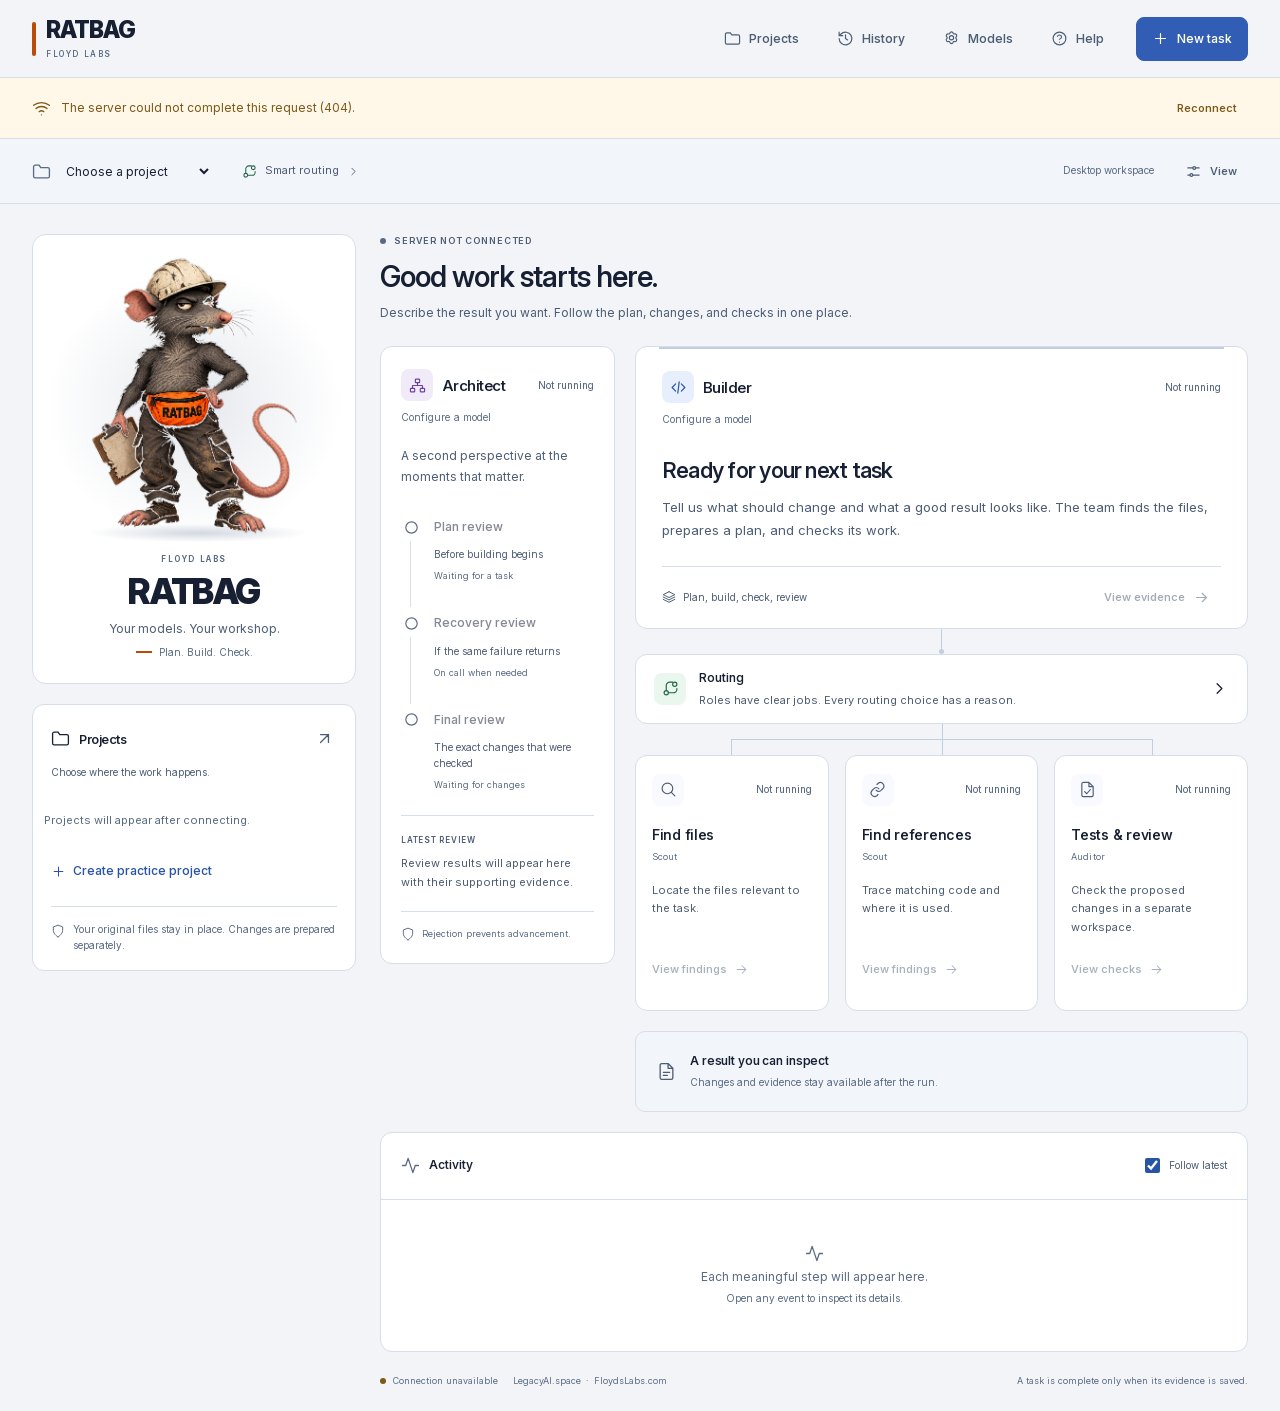
==== commit 0b381f82: "Polish Ratbag UI and ship transparent rat icon pyramid Extract the mascot onto a clean RGBA silhouet" ====
--- a/web/index.html
+++ b/web/index.html
@@ -5,8 +5,17 @@
   <meta name="viewport" content="width=device-width, initial-scale=1, viewport-fit=cover">
   <meta name="color-scheme" content="dark light">
   <meta name="theme-color" content="#101318">
-  <title>RATBAG · Floyd Labs</title>
-  <link rel="preload" href="assets/InterVariable.woff2" as="font" type="font/woff2" crossorigin>
+  <title>Ratbag</title>
+    <link rel="icon" href="favicon.ico" sizes="any">
+  <link rel="icon" type="image/svg+xml" href="favicon.svg">
+  <link rel="icon" type="image/png" sizes="32x32" href="favicon-32x32.png">
+  <link rel="icon" type="image/png" sizes="16x16" href="favicon-16x16.png">
+  <link rel="apple-touch-icon" sizes="180x180" href="apple-touch-icon.png">
+  <link rel="manifest" href="manifest.webmanifest">
+  <meta name="apple-mobile-web-app-capable" content="yes">
+  <meta name="mobile-web-app-capable" content="yes">
+  <meta name="apple-mobile-web-app-title" content="Ratbag">
+<link rel="preload" href="assets/InterVariable.woff2" as="font" type="font/woff2" crossorigin>
   <link rel="preload" href="assets/ratbag-mascot.png" as="image">
   <link rel="stylesheet" href="styles.css">
   <script src="app.js" defer></script>
--- a/web/styles.css
+++ b/web/styles.css
@@ -154,3 +154,37 @@
   .ratbag-art:before,.ratbag-art:after{display:none}
   .ratbag-wordmark:before,.ratbag-signature:before{background:CanvasText}
 }
+
+/* Commercial polish: short landscape + tap-target floor (Amir [t336u]/[t337u]) */
+@media (max-height: 430px) and (orientation: landscape) {
+  [data-layout=phone] .ratbag-brand[data-presentation=work] {
+    grid-template-columns: 96px minmax(0, 1fr);
+    gap: 10px;
+    padding: 6px 12px;
+  }
+  [data-layout=phone] .ratbag-brand[data-presentation=work] .ratbag-art { width: 96px; }
+  [data-layout=phone] .ratbag-brand[data-presentation=work] h2 { font-size: 22px; margin-top: 2px; }
+  [data-layout=phone] .ratbag-brand[data-presentation=work] .ratbag-tagline { font-size: 10px; }
+  [data-layout=phone] .ratbag-brand[data-presentation=work] .ratbag-signature { display: none; }
+  [data-layout=phone] .task-heading h1 { font-size: 18px; }
+  [data-layout=phone] .task-heading { margin-bottom: 8px; }
+  [data-layout=phone] .app-header { height: 52px; }
+  [data-layout=phone] .workspace-toolbar { min-height: 44px; padding-block: 4px; }
+  [data-layout=phone] #phone-actions { padding-block: 6px; }
+  [data-layout=phone] .phone-tabs { gap: 4px; padding: 4px; }
+}
+@media (pointer: coarse) {
+  .button.small { min-height: 44px; min-width: 44px; padding: 10px 12px; }
+  .follow-label { min-height: 44px; display: inline-flex; align-items: center; }
+  .section-tabs button { min-height: 44px; }
+}
+:focus-visible {
+  outline: 2px solid var(--accent);
+  outline-offset: 2px;
+}
+.button:focus-visible,
+.icon-button:focus-visible,
+.text-button:focus-visible {
+  outline: 2px solid var(--accent);
+  outline-offset: 2px;
+}
